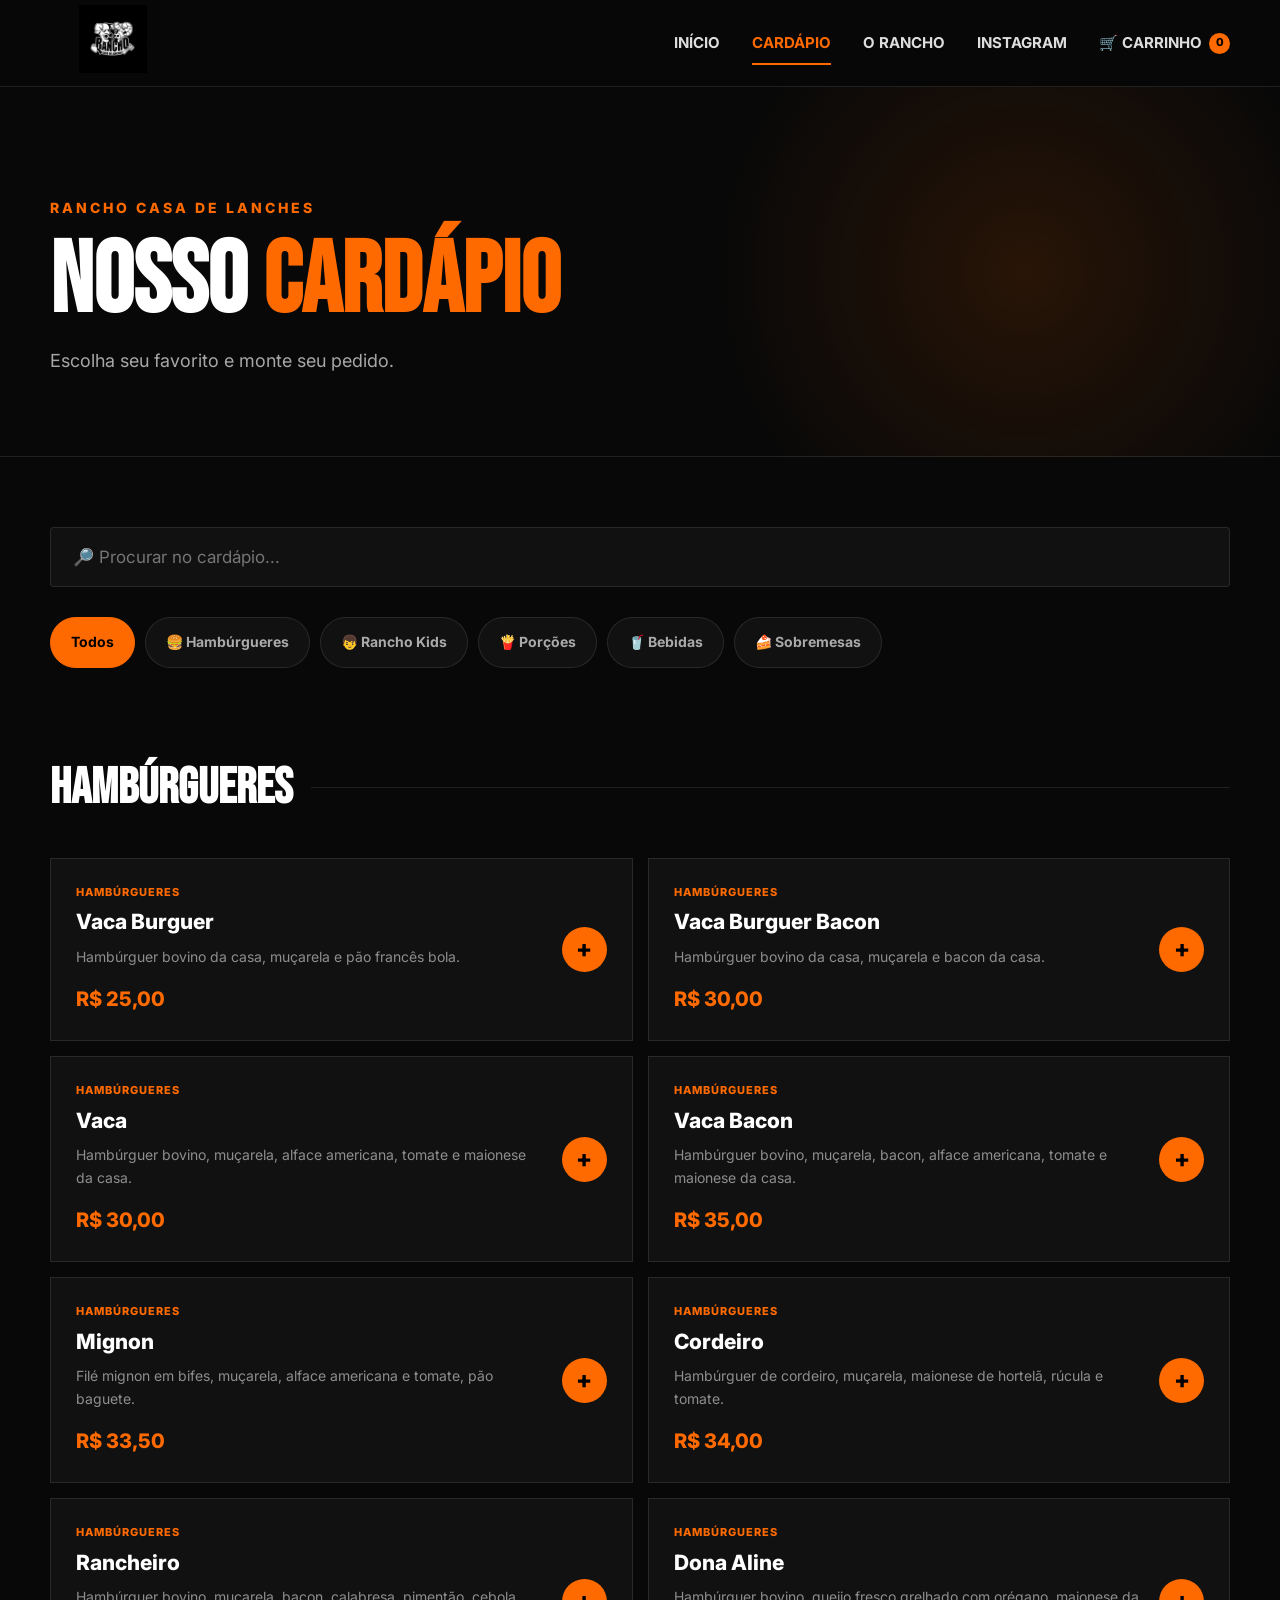
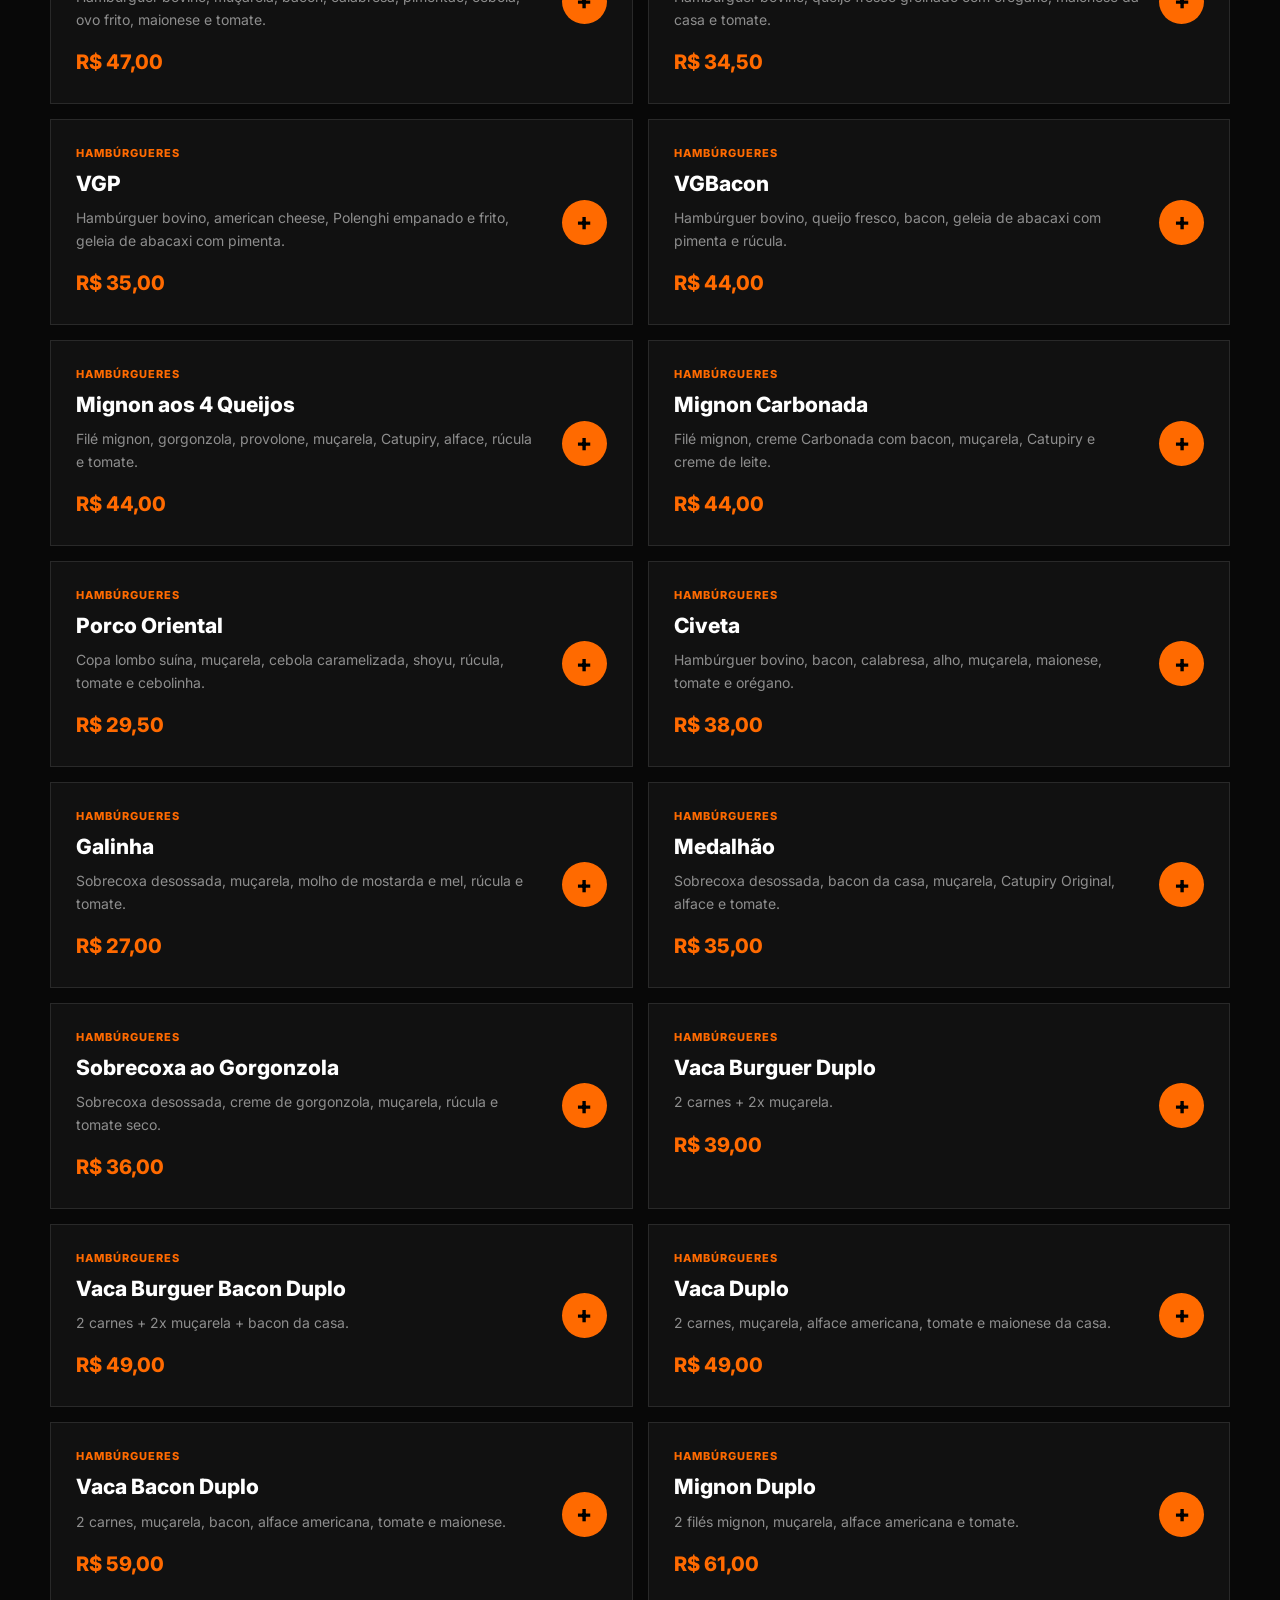
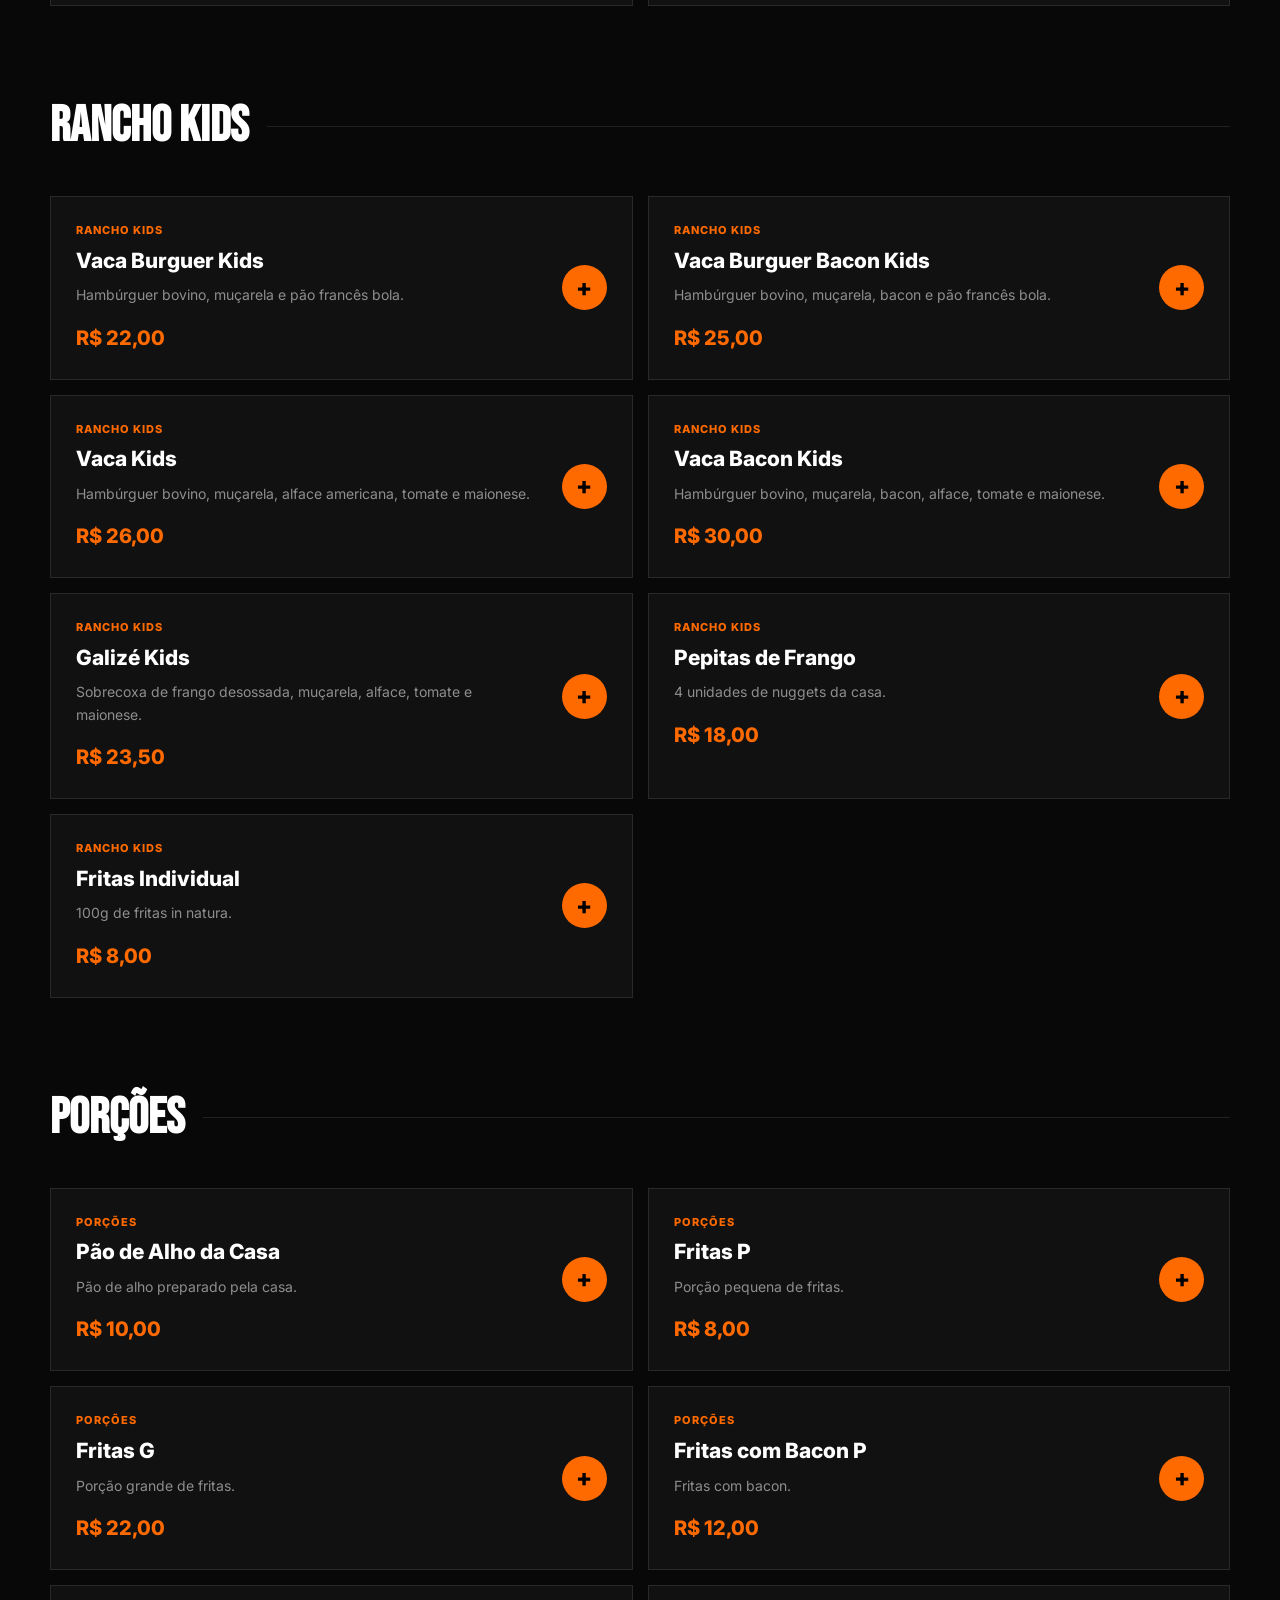
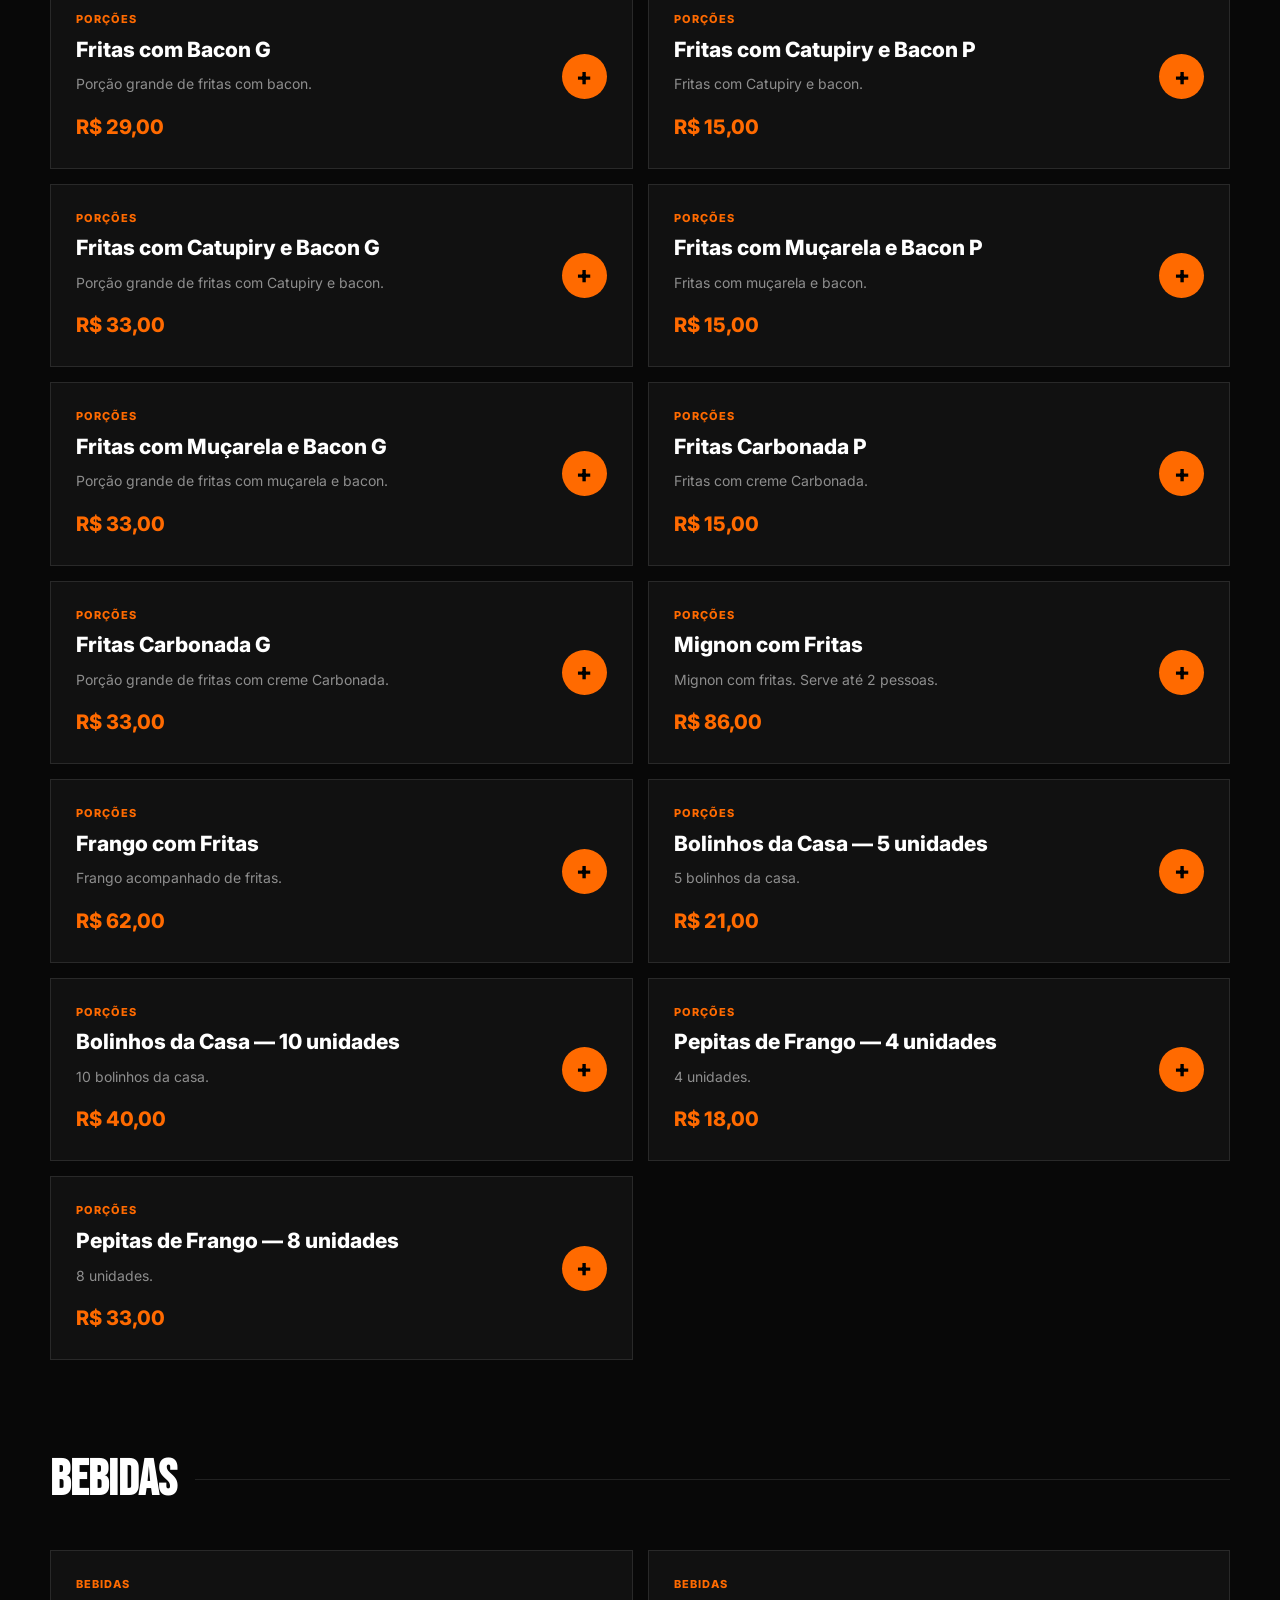
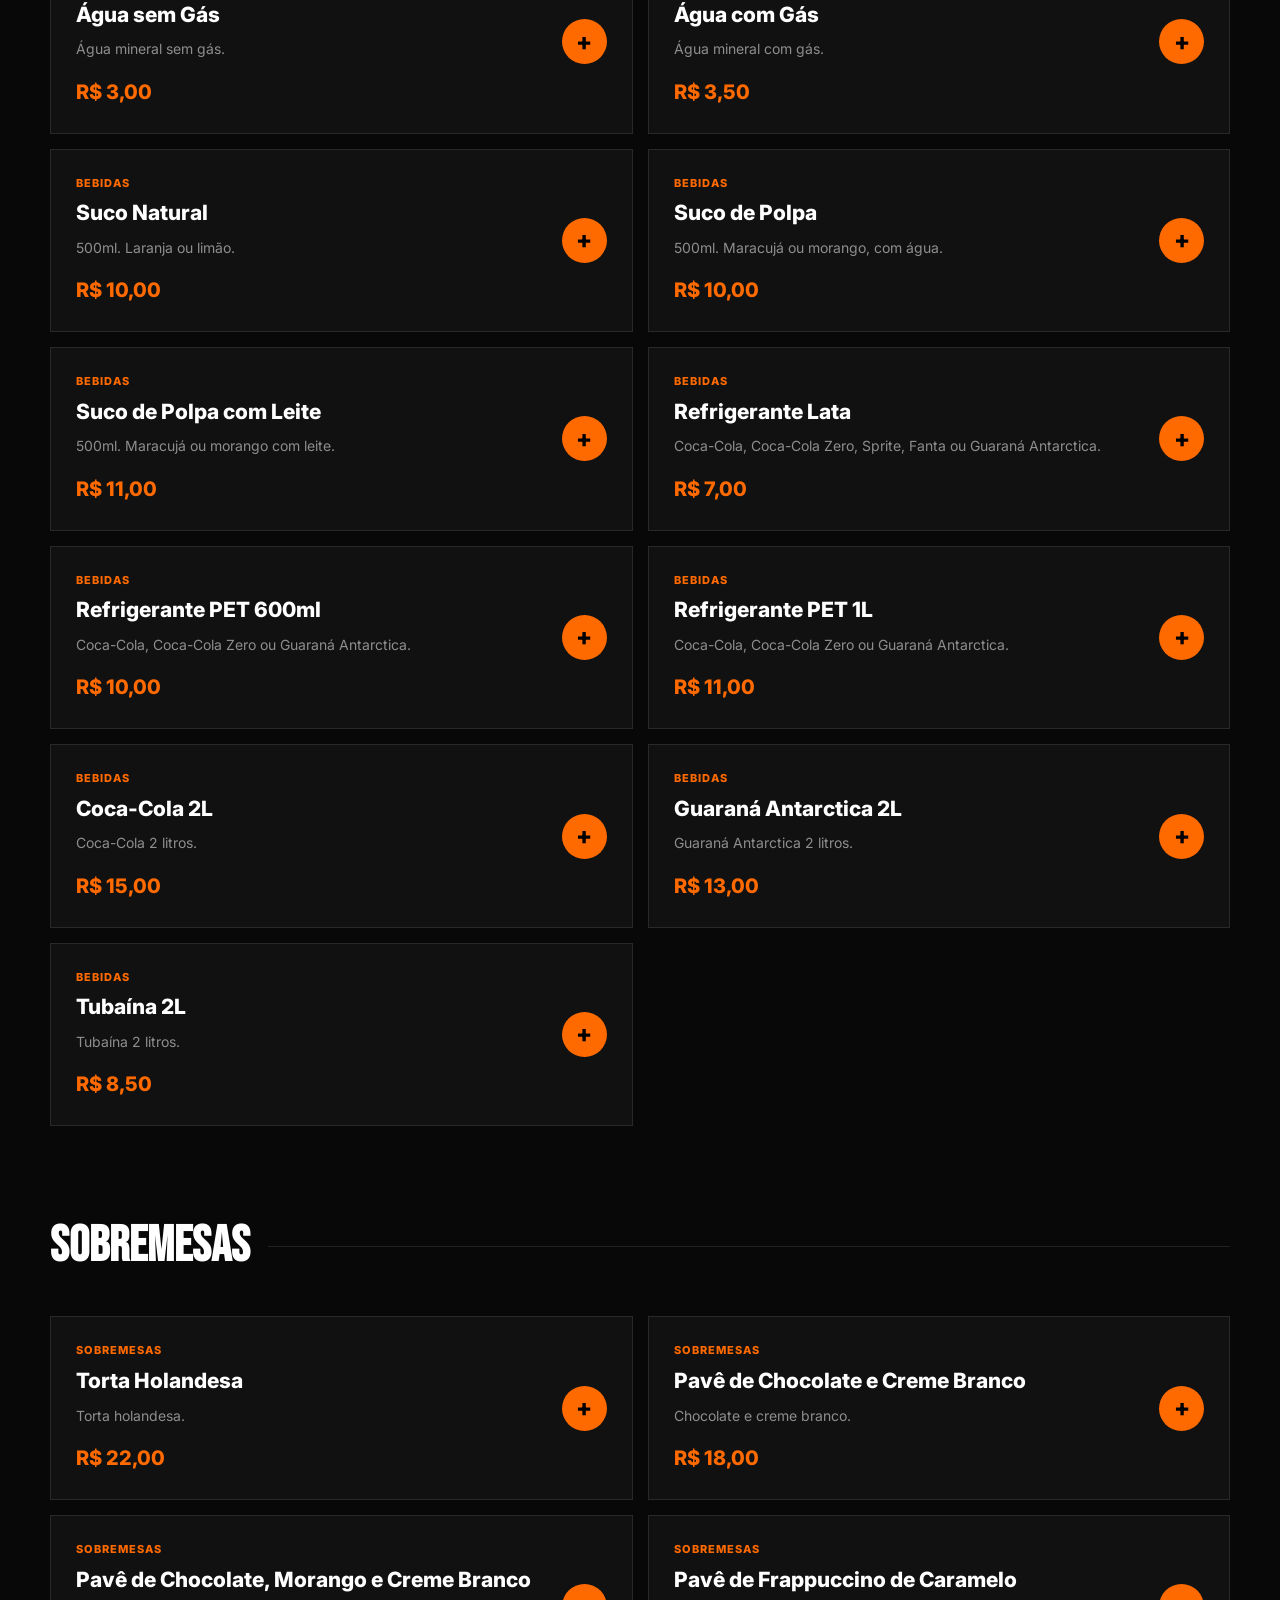
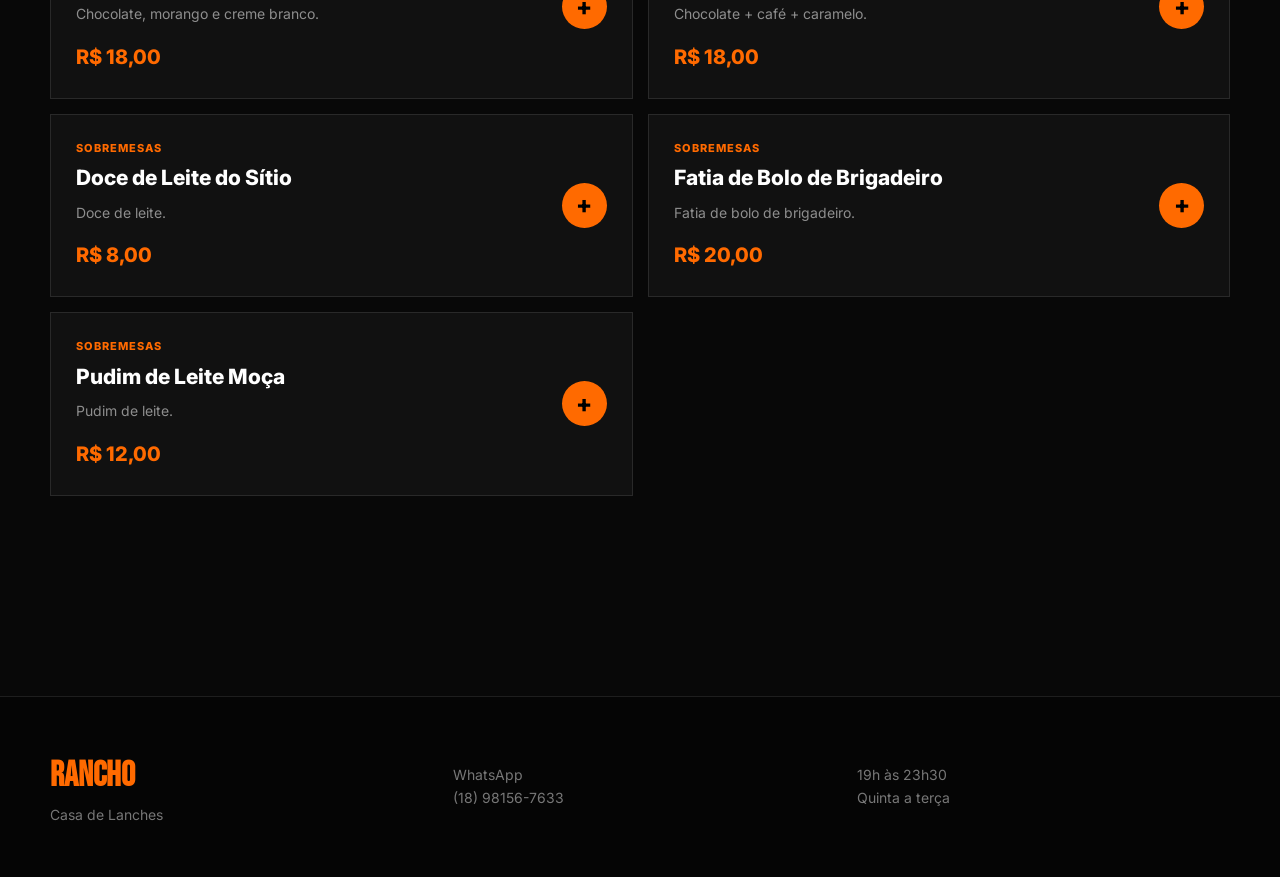
==== cardapio.html @ b254cd4d "first commit" ====
<!DOCTYPE html>
<html lang="pt-BR">
<head>

    <meta charset="UTF-8">
    <meta name="viewport" content="width=device-width, initial-scale=1.0">

    <title>Cardápio | Rancho Casa de Lanches</title>

    <link rel="stylesheet" href="style.css">

    <link rel="preconnect" href="https://fonts.googleapis.com">
    <link rel="preconnect" href="https://fonts.gstatic.com" crossorigin>

    <link href="https://fonts.googleapis.com/css2?family=Bebas+Neue&family=Inter:wght@400;500;600;700;800&display=swap" rel="stylesheet">

</head>

<body>

<header class="header">

    <div class="container nav">

        <a href="index.html" class="logo">
            <img src="assets/logo.png" alt="Rancho Casa de Lanches">
        </a>

        <button class="menu-toggle" id="menuToggle">
            ☰
        </button>

        <nav class="nav-menu" id="navMenu">

            <a href="index.html">
                Início
            </a>

            <a href="cardapio.html" class="active">
                Cardápio
            </a>

            <a href="rancho.html">
                O Rancho
            </a>

            <a href="https://www.instagram.com/agrodronetec_epitacio/"
               target="_blank">
                Instagram
            </a>

            <a href="carrinho.html" class="cart-link">
                🛒 Carrinho
                <span id="cartCount">0</span>
            </a>

        </nav>

    </div>

</header>


<main>

<section class="page-header">

    <div class="container">

        <span class="section-kicker">
            RANCHO CASA DE LANCHES
        </span>

        <h1>
            Nosso <span>Cardápio</span>
        </h1>

        <p>
            Escolha seu favorito e monte seu pedido.
        </p>

    </div>

</section>


<section class="menu-section">

    <div class="container">

        <div class="menu-toolbar">

            <input
                type="search"
                id="searchInput"
                placeholder="🔎 Procurar no cardápio..."
            >

        </div>


        <div class="categories" id="categories">

            <button class="category-btn active"
                    data-category="todos">
                Todos
            </button>

            <button class="category-btn"
                    data-category="hamburgueres">
                🍔 Hambúrgueres
            </button>

            <button class="category-btn"
                    data-category="kids">
                👦 Rancho Kids
            </button>

            <button class="category-btn"
                    data-category="porcoes">
                🍟 Porções
            </button>

            <button class="category-btn"
                    data-category="bebidas">
                🥤 Bebidas
            </button>

            <button class="category-btn"
                    data-category="sobremesas">
                🍰 Sobremesas
            </button>

        </div>


        <div id="menuContainer"></div>

    </div>

</section>

</main>


<!-- MODAL ACRÉSCIMOS -->

<div class="modal" id="customizerModal">

    <div class="modal-box">

        <button class="modal-close" id="closeCustomizer">
            ×
        </button>

        <span class="section-kicker">
            PERSONALIZE
        </span>

        <h2 id="customizerTitle">
            Seu pedido
        </h2>

        <p id="customizerDescription"></p>


        <div class="customizer-price">
            <span>Total</span>
            <strong id="customizerPrice">
                R$ 0,00
            </strong>
        </div>


        <h3 class="addons-title">
            Quer acrescentar algo?
        </h3>

        <div id="addonsContainer"></div>


        <button class="btn btn-primary full-btn"
                id="addCustomized">

            ADICIONAR AO CARRINHO

        </button>

    </div>

</div>


<div class="toast" id="toast">
    Adicionado ao carrinho!
</div>


<footer class="footer">

    <div class="container footer-content">

        <div>
            <h3>RANCHO</h3>
            <p>Casa de Lanches</p>
        </div>

        <div>
            <p>WhatsApp</p>
            <p>(18) 98156-7633</p>
        </div>

        <div>
            <p>19h às 23h30</p>
            <p>Quinta a terça</p>
        </div>

    </div>

</footer>


<script src="script.js"></script>

</body>
</html>
---- style.css ----
:root {
    --black: #080808;
    --black-2: #111111;
    --black-3: #181818;

    --orange: #ff6a00;
    --orange-light: #ff8a2a;

    --white: #ffffff;
    --gray: #a7a7a7;
    --border: rgba(255,255,255,.10);

    --container: 1180px;
}

* {
    margin: 0;
    padding: 0;
    box-sizing: border-box;
}

html {
    scroll-behavior: smooth;
}

body {
    background: var(--black);
    color: var(--white);

    font-family: "Inter", sans-serif;

    font-size: 17px;
    line-height: 1.6;

    overflow-x: hidden;
}

a {
    color: inherit;
    text-decoration: none;
}

button,
input,
textarea {
    font: inherit;
}

button {
    cursor: pointer;
}

.container {
    width: min(1180px, calc(100% - 40px));
    margin: auto;
}


/* =========================
HEADER
========================= */

.header {
    position: sticky;
    top: 0;
    z-index: 1000;

    background: rgba(8,8,8,.94);
    backdrop-filter: blur(15px);

    border-bottom: 1px solid var(--border);
}

.nav {
    min-height: 86px;

    display: flex;
    align-items: center;
    justify-content: space-between;
}

.logo img {
    width: 125px;
    max-height: 68px;
    object-fit: contain;
}

.nav-menu {
    display: flex;
    align-items: center;
    gap: 32px;
}

.nav-menu a {
    position: relative;

    font-size: 15px;
    font-weight: 700;

    text-transform: uppercase;

    color: #ddd;

    transition: .25s ease;
}

.nav-menu a:hover,
.nav-menu a.active {
    color: var(--orange);
}

.nav-menu a.active::after {
    content: "";

    position: absolute;
    left: 0;
    bottom: -10px;

    width: 100%;
    height: 2px;

    background: var(--orange);
}

.cart-link {
    display: flex;
    align-items: center;
    gap: 7px;
}

.cart-link span {
    min-width: 21px;
    height: 21px;

    display: inline-flex;
    align-items: center;
    justify-content: center;

    background: var(--orange);
    color: #000;

    border-radius: 50%;

    font-size: 11px;
    font-weight: 800;
}

.menu-toggle {
    display: none;

    background: transparent;
    color: white;

    border: 0;

    font-size: 30px;
}


/* =========================
HERO
========================= */

.hero {
    min-height: 700px;

    position: relative;

    display: flex;
    align-items: center;

    background:
        radial-gradient(circle at 80% 50%, rgba(255,106,0,.20), transparent 30%),
        linear-gradient(90deg, #080808 20%, rgba(8,8,8,.75), #080808);
}

.hero-content {
    position: relative;
    z-index: 2;

    padding: 100px 0;
}

.eyebrow,
.section-kicker {
    display: block;

    color: var(--orange);

    font-size: 14px;
    font-weight: 800;

    letter-spacing: 3px;

    text-transform: uppercase;

    margin-bottom: 18px;
}

.hero h1 {
    max-width: 850px;

    font-family: "Bebas Neue", sans-serif;

    font-size: clamp(70px, 9vw, 125px);

    line-height: .9;

    text-transform: uppercase;
}

.hero h1 span,
h1 span,
h2 span {
    color: var(--orange);
}

.hero p {
    max-width: 620px;

    margin-top: 30px;

    color: #d1d1d1;

    font-size: 20px;
}

.hero-buttons {
    display: flex;
    gap: 15px;

    margin-top: 38px;
}


/* =========================
BUTTONS
========================= */

.btn {
    min-height: 54px;

    display: inline-flex;
    align-items: center;
    justify-content: center;

    padding: 0 28px;

    border-radius: 4px;

    font-size: 14px;
    font-weight: 800;

    letter-spacing: 1px;

    transition: .25s ease;
}

.btn-primary {
    background: var(--orange);
    color: #080808;
}

.btn-primary:hover {
    background: var(--orange-light);
    transform: translateY(-2px);
}

.btn-outline {
    border: 1px solid rgba(255,255,255,.3);
    color: white;
}

.btn-outline:hover {
    border-color: var(--orange);
    color: var(--orange);
}

.full-btn {
    width: 100%;
}


/* =========================
SECTIONS
========================= */

.section {
    padding: 120px 0;
}

.section-heading {
    margin-bottom: 55px;
}

.section-heading.center {
    text-align: center;
}

.section-heading h2,
.split-content h2,
.about-text h2,
.cta-section h2,
.location-card h2 {
    font-family: "Bebas Neue", sans-serif;

    font-size: clamp(48px, 6vw, 78px);

    line-height: .95;

    text-transform: uppercase;
}

.section-heading p {
    max-width: 600px;

    margin-top: 20px;

    color: var(--gray);

    font-size: 18px;
}


/* =========================
FEATURED
========================= */

.featured-grid {
    display: grid;

    grid-template-columns: repeat(3, 1fr);

    gap: 20px;
}

.featured-card {
    position: relative;

    padding: 40px;

    min-height: 350px;

    background: var(--black-2);

    border: 1px solid var(--border);

    transition: .3s ease;
}

.featured-card:hover {
    transform: translateY(-8px);
    border-color: rgba(255,106,0,.5);
}

.featured-highlight {
    background:
        linear-gradient(
            145deg,
            rgba(255,106,0,.15),
            rgba(255,106,0,.03)
        );
}

.featured-number {
    color: var(--orange);

    font-size: 13px;
    font-weight: 800;

    letter-spacing: 2px;

    margin-bottom: 55px;
}

.featured-card h3 {
    font-family: "Bebas Neue", sans-serif;

    font-size: 36px;

    text-transform: uppercase;
}

.featured-card p {
    color: var(--gray);

    margin: 12px 0 25px;
}

.featured-card strong {
    display: block;

    color: var(--orange);

    font-size: 22px;
}

.text-link {
    display: inline-block;

    margin-top: 25px;

    color: white;

    font-size: 14px;
    font-weight: 800;

    text-transform: uppercase;
}


/* =========================
SPLIT
========================= */

.split-section {
    display: grid;
    grid-template-columns: 1fr 1fr;

    background: var(--black-2);
}

.split-content {
    padding: 100px max(40px, calc((100vw - 1180px) / 2));
    padding-right: 80px;
}

.split-content p {
    max-width: 600px;

    color: var(--gray);

    margin: 25px 0 35px;
}

.split-image {
    min-height: 600px;

    background:
        radial-gradient(circle, rgba(255,106,0,.3), transparent 45%),
        #101010;

    display: flex;
    align-items: center;
    justify-content: center;
}

.image-placeholder {
    width: 70%;
    height: 70%;

    border: 1px solid rgba(255,106,0,.35);

    display: flex;
    align-items: center;
    justify-content: center;
}

.image-placeholder span {
    font-family: "Bebas Neue", sans-serif;

    color: var(--orange);

    font-size: 70px;
}


/* =========================
INFO
========================= */

.info-section {
    padding: 80px 0;

    border-top: 1px solid var(--border);
    border-bottom: 1px solid var(--border);
}

.info-grid {
    display: grid;
    grid-template-columns: repeat(3, 1fr);

    gap: 20px;
}

.info-box {
    padding: 35px;

    background: var(--black-2);

    border: 1px solid var(--border);
}

.info-icon {
    font-size: 30px;
}

.info-box h3 {
    margin: 18px 0 8px;

    font-size: 20px;
}

.info-box p {
    color: var(--gray);
}

.info-box strong {
    display: block;

    color: var(--orange);
}

.info-box small {
    display: block;

    margin-top: 8px;

    color: #777;
}

.info-link {
    display: inline-block;

    margin-top: 15px;

    color: var(--orange);

    font-weight: 800;
}


/* =========================
CTA
========================= */

.cta-section {
    padding: 130px 0;

    text-align: center;

    background:
        radial-gradient(circle at center, rgba(255,106,0,.14), transparent 50%);
}

.cta-section .btn {
    margin-top: 35px;
}


/* =========================
PAGE HEADER
========================= */

.page-header {
    padding: 110px 0 80px;

    background:
        radial-gradient(
            circle at 80% 50%,
            rgba(255,106,0,.13),
            transparent 30%
        );

    border-bottom: 1px solid var(--border);
}

.page-header h1 {
    font-family: "Bebas Neue", sans-serif;

    font-size: clamp(60px, 8vw, 100px);

    line-height: .9;

    text-transform: uppercase;
}

.page-header p {
    margin-top: 20px;

    color: var(--gray);

    font-size: 18px;
}


/* =========================
CARDÁPIO
========================= */

.menu-section {
    padding: 70px 0 120px;
}

.menu-toolbar {
    margin-bottom: 30px;
}

#searchInput {
    width: 100%;

    height: 60px;

    padding: 0 22px;

    background: var(--black-2);

    border: 1px solid var(--border);

    border-radius: 4px;

    color: white;

    outline: none;

    font-size: 17px;
}

#searchInput:focus {
    border-color: var(--orange);
}

.categories {
    display: flex;

    gap: 10px;

    overflow-x: auto;

    padding-bottom: 10px;

    margin-bottom: 70px;
}

.category-btn {
    flex-shrink: 0;

    padding: 13px 20px;

    background: var(--black-2);

    color: #aaa;

    border: 1px solid var(--border);

    border-radius: 30px;

    font-size: 14px;
    font-weight: 700;

    transition: .25s ease;
}

.category-btn:hover,
.category-btn.active {
    background: var(--orange);
    border-color: var(--orange);

    color: #000;
}

.menu-category {
    margin-bottom: 80px;
}

.menu-category-title {
    display: flex;
    align-items: center;
    gap: 18px;

    margin-bottom: 30px;
}

.menu-category-title h2 {
    font-family: "Bebas Neue", sans-serif;

    font-size: 50px;

    text-transform: uppercase;
}

.menu-category-title::after {
    content: "";

    flex: 1;

    height: 1px;

    background: var(--border);
}

.products-grid {
    display: grid;

    grid-template-columns: repeat(2, 1fr);

    gap: 15px;
}

.product-card {
    display: flex;
    justify-content: space-between;
    gap: 20px;

    padding: 25px;

    background: var(--black-2);

    border: 1px solid var(--border);

    transition: .25s ease;
}

.product-card:hover {
    border-color: rgba(255,106,0,.45);
}

.product-info {
    flex: 1;
}

.product-category {
    color: var(--orange);

    font-size: 11px;
    font-weight: 800;

    letter-spacing: 1px;

    text-transform: uppercase;
}

.product-name {
    margin-top: 4px;

    font-size: 21px;
    font-weight: 800;
}

.product-description {
    margin-top: 7px;

    color: #8e8e8e;

    font-size: 14px;
}

.product-price {
    margin-top: 15px;

    color: var(--orange);

    font-size: 20px;
    font-weight: 800;
}

.product-add {
    align-self: center;

    width: 45px;
    height: 45px;

    border: 0;

    border-radius: 50%;

    background: var(--orange);

    color: #000;

    font-size: 24px;
    font-weight: 800;

    transition: .2s;
}

.product-add:hover {
    transform: scale(1.08);
}


/* =========================
MODAL
========================= */

.modal {
    position: fixed;

    inset: 0;

    z-index: 2000;

    display: none;
    align-items: center;
    justify-content: center;

    padding: 20px;

    background: rgba(0,0,0,.78);

    backdrop-filter: blur(8px);
}

.modal.show {
    display: flex;
}

.modal-box {
    position: relative;

    width: min(600px, 100%);
    max-height: 90vh;

    overflow-y: auto;

    padding: 40px;

    background: #151515;

    border: 1px solid rgba(255,106,0,.25);

    border-radius: 8px;
}

.modal-close {
    position: absolute;

    top: 15px;
    right: 18px;

    border: 0;

    background: transparent;

    color: white;

    font-size: 32px;
}

.modal-box h2 {
    font-family: "Bebas Neue", sans-serif;

    font-size: 50px;

    line-height: 1;

    text-transform: uppercase;
}

.modal-box > p {
    color: var(--gray);

    margin: 12px 0 25px;
}

.customizer-price {
    display: flex;
    justify-content: space-between;

    padding: 18px 0;

    border-top: 1px solid var(--border);
    border-bottom: 1px solid var(--border);

    margin-bottom: 25px;
}

.customizer-price strong {
    color: var(--orange);
}

.addons-title {
    margin-bottom: 15px;
}

.addon-item {
    display: flex;
    align-items: center;
    justify-content: space-between;

    gap: 15px;

    padding: 15px;

    margin-bottom: 8px;

    background: var(--black-2);

    border: 1px solid var(--border);

    cursor: pointer;
}

.addon-item-left {
    display: flex;
    align-items: center;
    gap: 12px;
}

.addon-item input {
    accent-color: var(--orange);
}

.addon-price {
    color: var(--orange);

    font-weight: 800;
}


/* =========================
TOAST
========================= */

.toast {
    position: fixed;

    z-index: 3000;

    right: 25px;
    bottom: 25px;

    padding: 15px 22px;

    background: var(--orange);

    color: #000;

    border-radius: 4px;

    font-weight: 800;

    transform: translateY(100px);

    opacity: 0;

    transition: .3s ease;
}

.toast.show {
    transform: translateY(0);
    opacity: 1;
}


/* =========================
RANCHO
========================= */

.about-section {
    padding: 120px 0;
}

.about-grid {
    display: grid;

    grid-template-columns: 1fr 1fr;

    gap: 80px;

    align-items: center;
}

.about-text p {
    max-width: 620px;

    color: var(--gray);

    margin-top: 20px;
}

.about-card {
    aspect-ratio: 1;

    display: flex;
    align-items: center;
    justify-content: center;

    background:
        radial-gradient(circle, rgba(255,106,0,.22), transparent 55%),
        var(--black-2);

    border: 1px solid var(--border);
}

.about-card-inner {
    width: 70%;
    height: 70%;

    border: 1px solid rgba(255,106,0,.35);

    display: flex;
    flex-direction: column;

    align-items: center;
    justify-content: center;

    text-align: center;
}

.about-card-inner span {
    color: var(--orange);

    letter-spacing: 5px;

    font-weight: 800;
}

.about-card-inner strong {
    margin-top: 20px;

    font-family: "Bebas Neue", sans-serif;

    font-size: 60px;

    line-height: .85;
}

.values-section {
    padding: 110px 0;

    background: var(--black-2);
}

.values-grid {
    display: grid;

    grid-template-columns: repeat(3, 1fr);

    gap: 20px;

    margin-top: 60px;
}

.value-card {
    padding: 40px;

    background: var(--black);

    border: 1px solid var(--border);
}

.value-icon {
    font-size: 35px;
}

.value-card h3 {
    margin: 20px 0 10px;

    font-size: 23px;
}

.value-card p {
    color: var(--gray);
}

.location-section {
    padding: 110px 0;
}

.location-card {
    display: grid;

    grid-template-columns: 1.4fr .6fr;

    gap: 50px;

    padding: 60px;

    background: var(--black-2);

    border: 1px solid var(--border);
}

.location-card p {
    color: var(--gray);

    margin-top: 25px;
}

.location-info {
    padding-left: 35px;

    border-left: 1px solid var(--border);
}

.location-info strong {
    color: var(--orange);
}

.location-info small {
    display: block;

    color: #777;

    margin-bottom: 25px;
}


/* =========================
CARRINHO
========================= */

.cart-page {
    padding: 70px 0 120px;
}

.cart-layout {
    display: grid;

    grid-template-columns: 1.5fr .7fr;

    gap: 25px;

    align-items: start;
}

.cart-items {
    display: flex;
    flex-direction: column;
    gap: 12px;
}

.cart-item {
    display: grid;

    grid-template-columns: 1fr auto;

    gap: 20px;

    padding: 25px;

    background: var(--black-2);

    border: 1px solid var(--border);
}

.cart-item h3 {
    font-size: 20px;
}

.cart-item p {
    color: #888;

    font-size: 14px;
}

.cart-item-price {
    margin-top: 8px;

    color: var(--orange);

    font-weight: 800;
}

.cart-controls {
    display: flex;
    align-items: center;
    gap: 8px;

    margin-top: 15px;
}

.qty-btn {
    width: 32px;
    height: 32px;

    border: 1px solid var(--border);

    background: var(--black);

    color: white;

    border-radius: 4px;
}

.remove-btn {
    margin-left: 10px;

    background: transparent;

    border: 0;

    color: #777;

    font-size: 13px;
}

.cart-summary {
    position: sticky;
    top: 110px;

    padding: 30px;

    background: var(--black-2);

    border: 1px solid var(--border);
}

.cart-summary h2 {
    font-family: "Bebas Neue", sans-serif;

    font-size: 40px;
}

.summary-line {
    display: flex;
    justify-content: space-between;

    padding: 18px 0;

    margin: 20px 0;

    border-top: 1px solid var(--border);
    border-bottom: 1px solid var(--border);
}

.summary-total {
    color: var(--orange);

    font-size: 24px;
    font-weight: 800;
}

.empty-cart {
    padding: 80px 20px;

    text-align: center;

    background: var(--black-2);

    border: 1px solid var(--border);
}

.empty-cart h2 {
    font-family: "Bebas Neue", sans-serif;

    font-size: 50px;
}

.empty-cart p {
    color: var(--gray);

    margin: 10px 0 30px;
}

.checkout-box label {
    display: block;

    margin-bottom: 18px;

    font-size: 14px;
    font-weight: 700;
}

.checkout-box input,
.checkout-box textarea {
    width: 100%;

    margin-top: 7px;

    padding: 15px;

    background: var(--black);

    color: white;

    border: 1px solid var(--border);

    outline: none;

    border-radius: 4px;
}

.checkout-box textarea {
    min-height: 110px;

    resize: vertical;
}

.checkout-box input:focus,
.checkout-box textarea:focus {
    border-color: var(--orange);
}


/* =========================
FOOTER
========================= */

.footer {
    background: #050505;

    border-top: 1px solid var(--border);
}

.footer-content {
    min-height: 180px;

    display: grid;

    grid-template-columns: repeat(3, 1fr);

    gap: 30px;

    align-items: center;
}

.footer h3 {
    color: var(--orange);

    font-family: "Bebas Neue", sans-serif;

    font-size: 35px;
}

.footer p {
    color: #777;

    font-size: 14px;
}

.footer-bottom {
    padding: 20px;

    border-top: 1px solid var(--border);

    text-align: center;

    color: #555;

    font-size: 12px;
}


/* =========================
RESPONSIVO
========================= */

@media (max-width: 850px) {

    body {
        font-size: 16px;
    }

    .nav {
        min-height: 75px;
    }

    .menu-toggle {
        display: block;
    }

    .nav-menu {
        position: absolute;

        top: 75px;
        left: 0;
        right: 0;

        display: none;

        flex-direction: column;
        align-items: stretch;

        gap: 0;

        padding: 15px 20px 25px;

        background: #0b0b0b;

        border-bottom: 1px solid var(--border);
    }

    .nav-menu.show {
        display: flex;
    }

    .nav-menu a {
        padding: 14px 0;

        border-bottom: 1px solid var(--border);
    }

    .nav-menu a.active::after {
        display: none;
    }

    .hero {
        min-height: 650px;
    }

    .hero h1 {
        font-size: 72px;
    }

    .hero p {
        font-size: 17px;
    }

    .hero-buttons {
        flex-direction: column;
    }

    .featured-grid,
    .info-grid,
    .values-grid {
        grid-template-columns: 1fr;
    }

    .split-section,
    .about-grid,
    .location-card,
    .cart-layout {
        grid-template-columns: 1fr;
    }

    .split-content {
        padding: 80px 30px;
    }

    .split-image {
        min-height: 400px;
    }

    .products-grid {
        grid-template-columns: 1fr;
    }

    .location-info {
        padding-left: 0;

        padding-top: 30px;

        border-left: 0;

        border-top: 1px solid var(--border);
    }

    .location-card {
        padding: 35px;
    }

    .footer-content {
        grid-template-columns: 1fr;

        padding: 40px 0;
    }

    .cart-summary {
        position: static;
    }
}


@media (max-width: 500px) {

    .container {
        width: min(100% - 28px, 1180px);
    }

    .logo img {
        width: 105px;
    }

    .hero h1 {
        font-size: 60px;
    }

    .section {
        padding: 80px 0;
    }

    .section-heading h2,
    .split-content h2,
    .about-text h2,
    .cta-section h2,
    .location-card h2 {
        font-size: 52px;
    }

    .featured-card {
        padding: 28px;
    }

    .product-card {
        padding: 20px;
    }

    .product-name {
        font-size: 18px;
    }

    .modal-box {
        padding: 30px 22px;
    }

    .modal-box h2 {
        font-size: 42px;
    }

    .page-header {
        padding: 80px 0 60px;
    }

    .page-header h1 {
        font-size: 65px;
    }

    .cart-item {
        grid-template-columns: 1fr;
    }

}
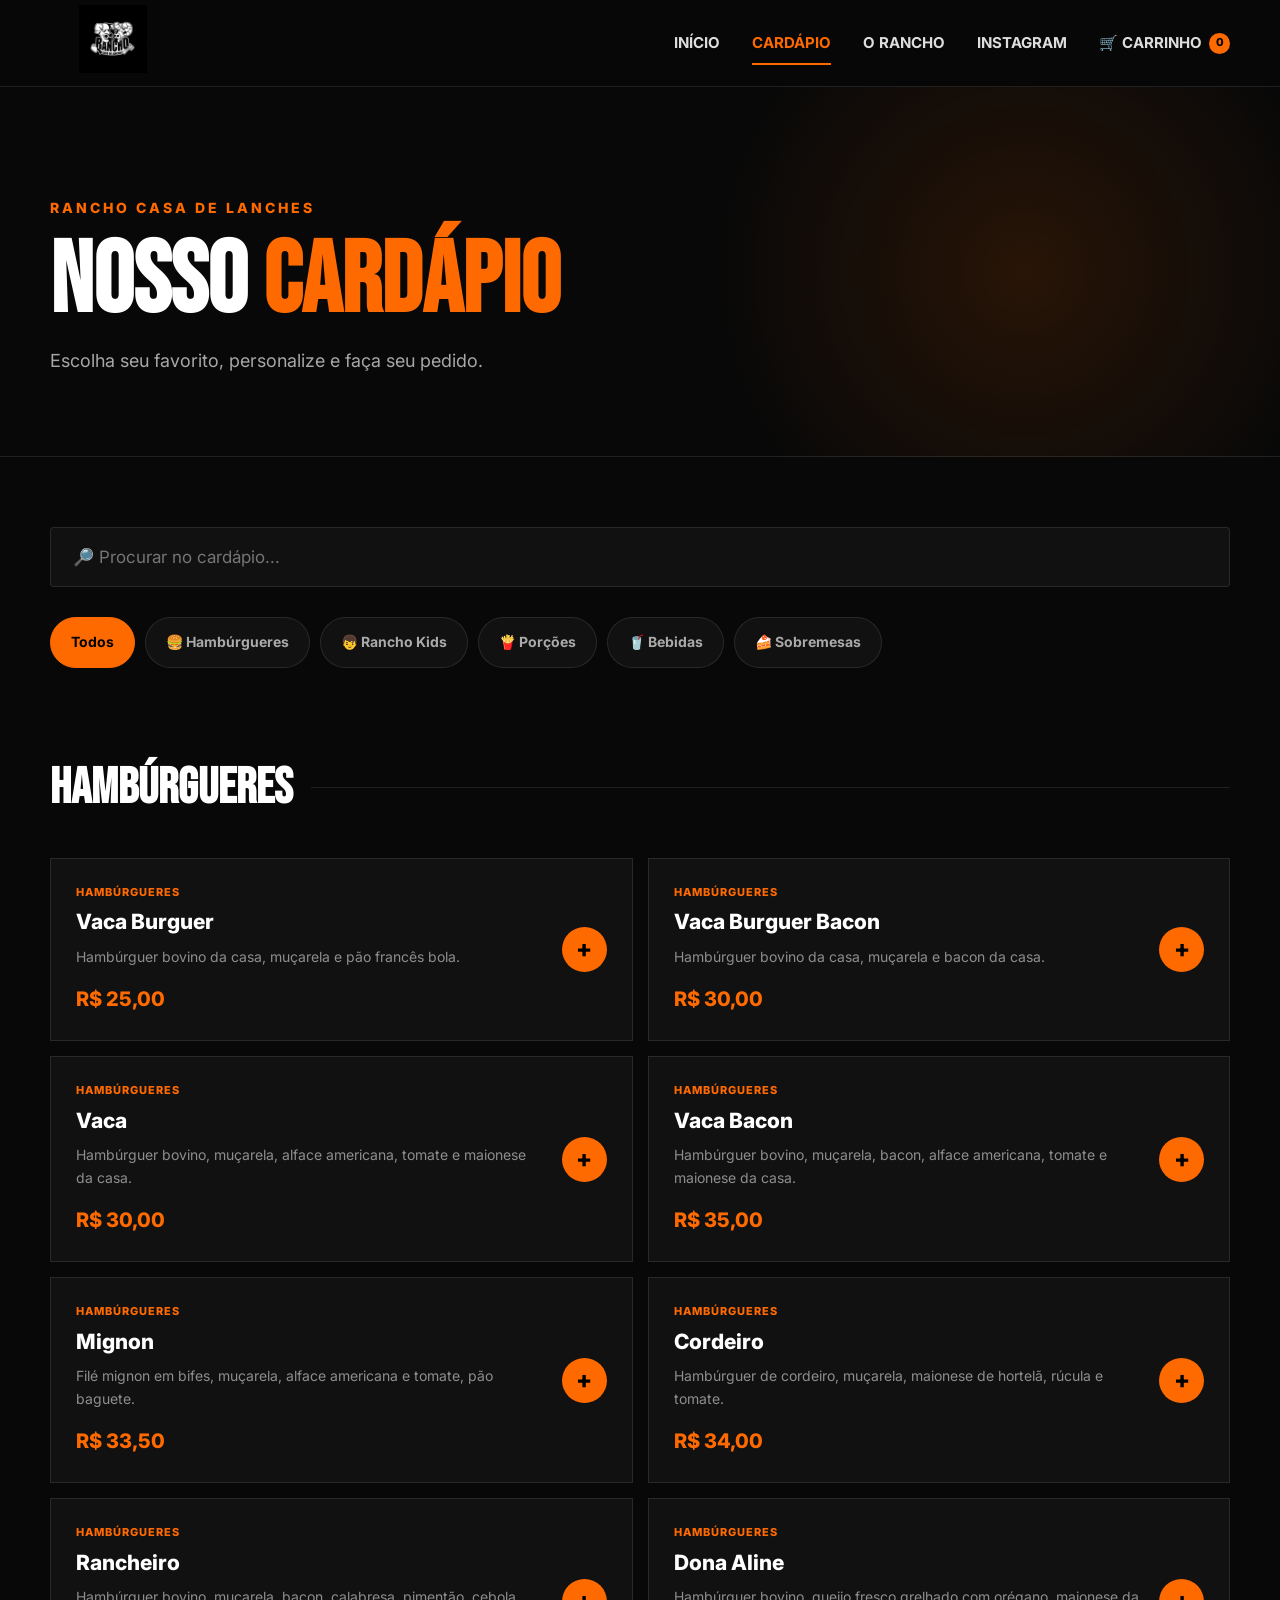
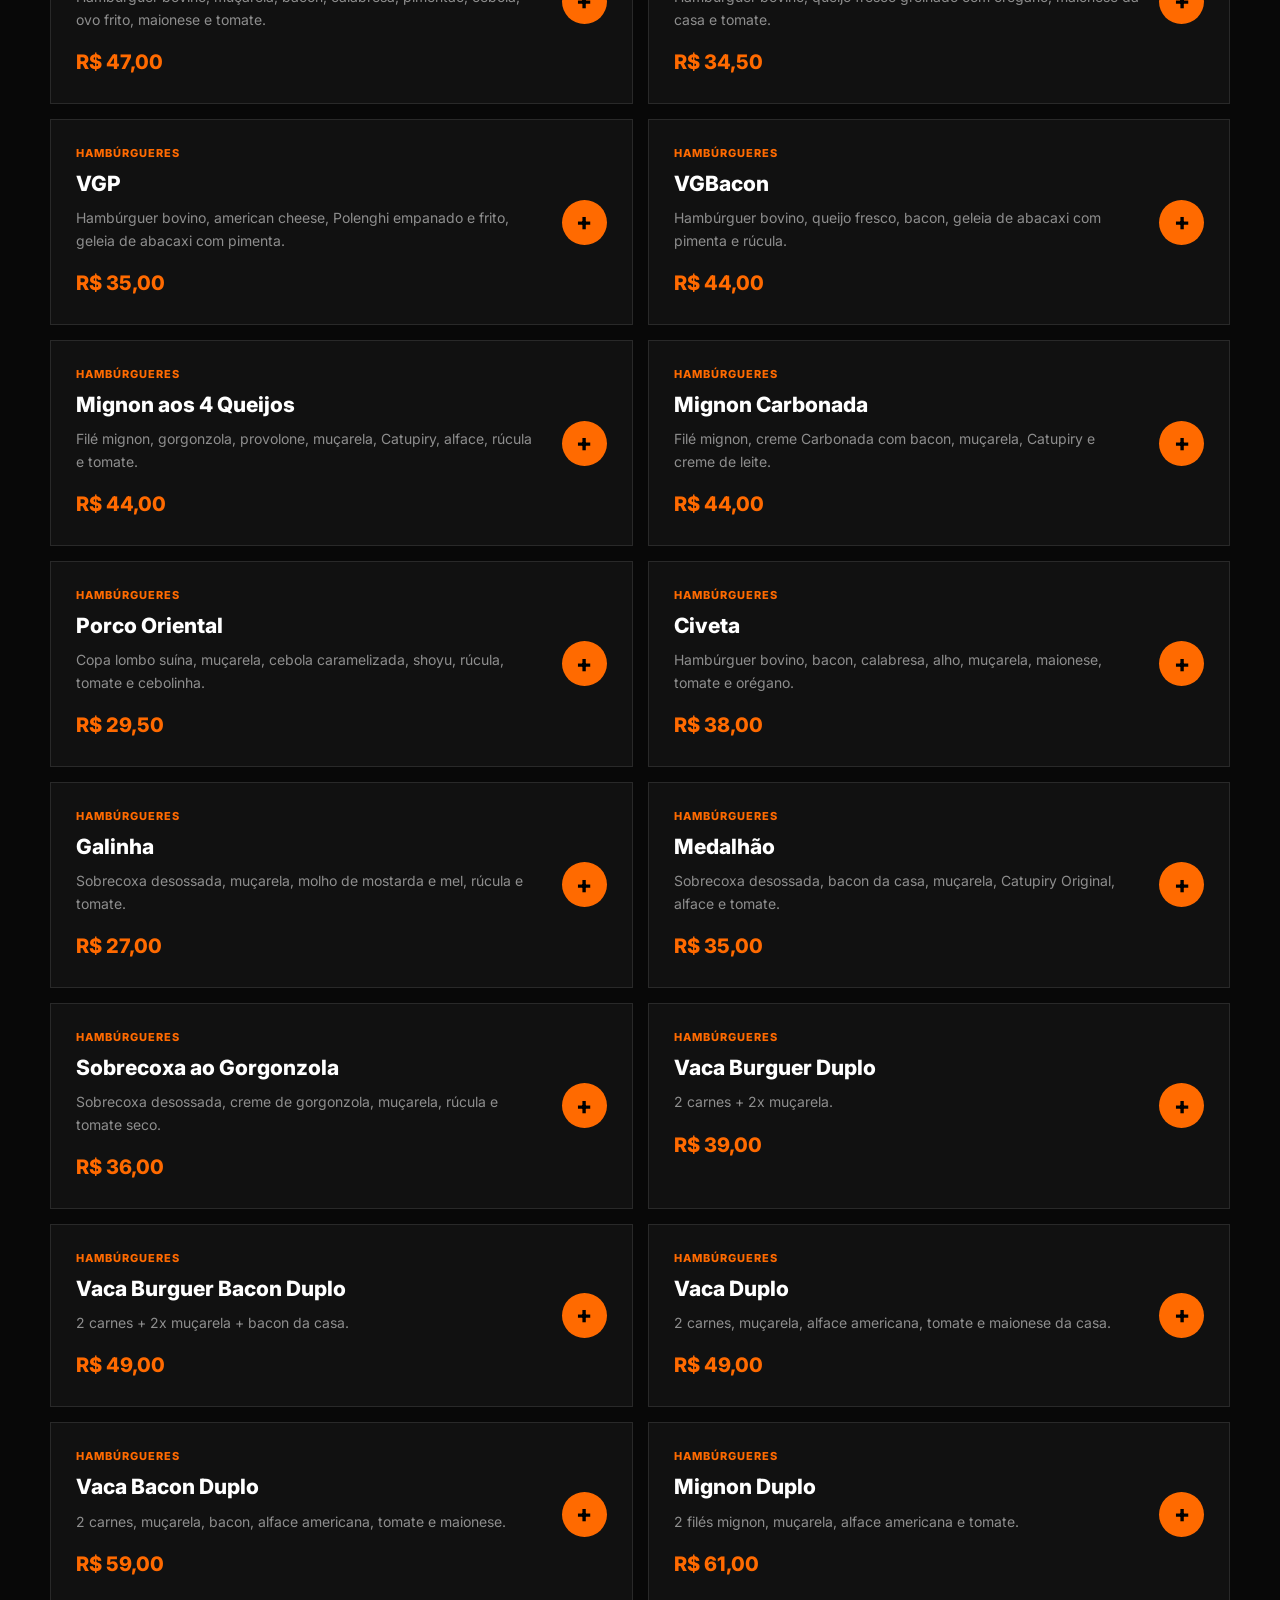
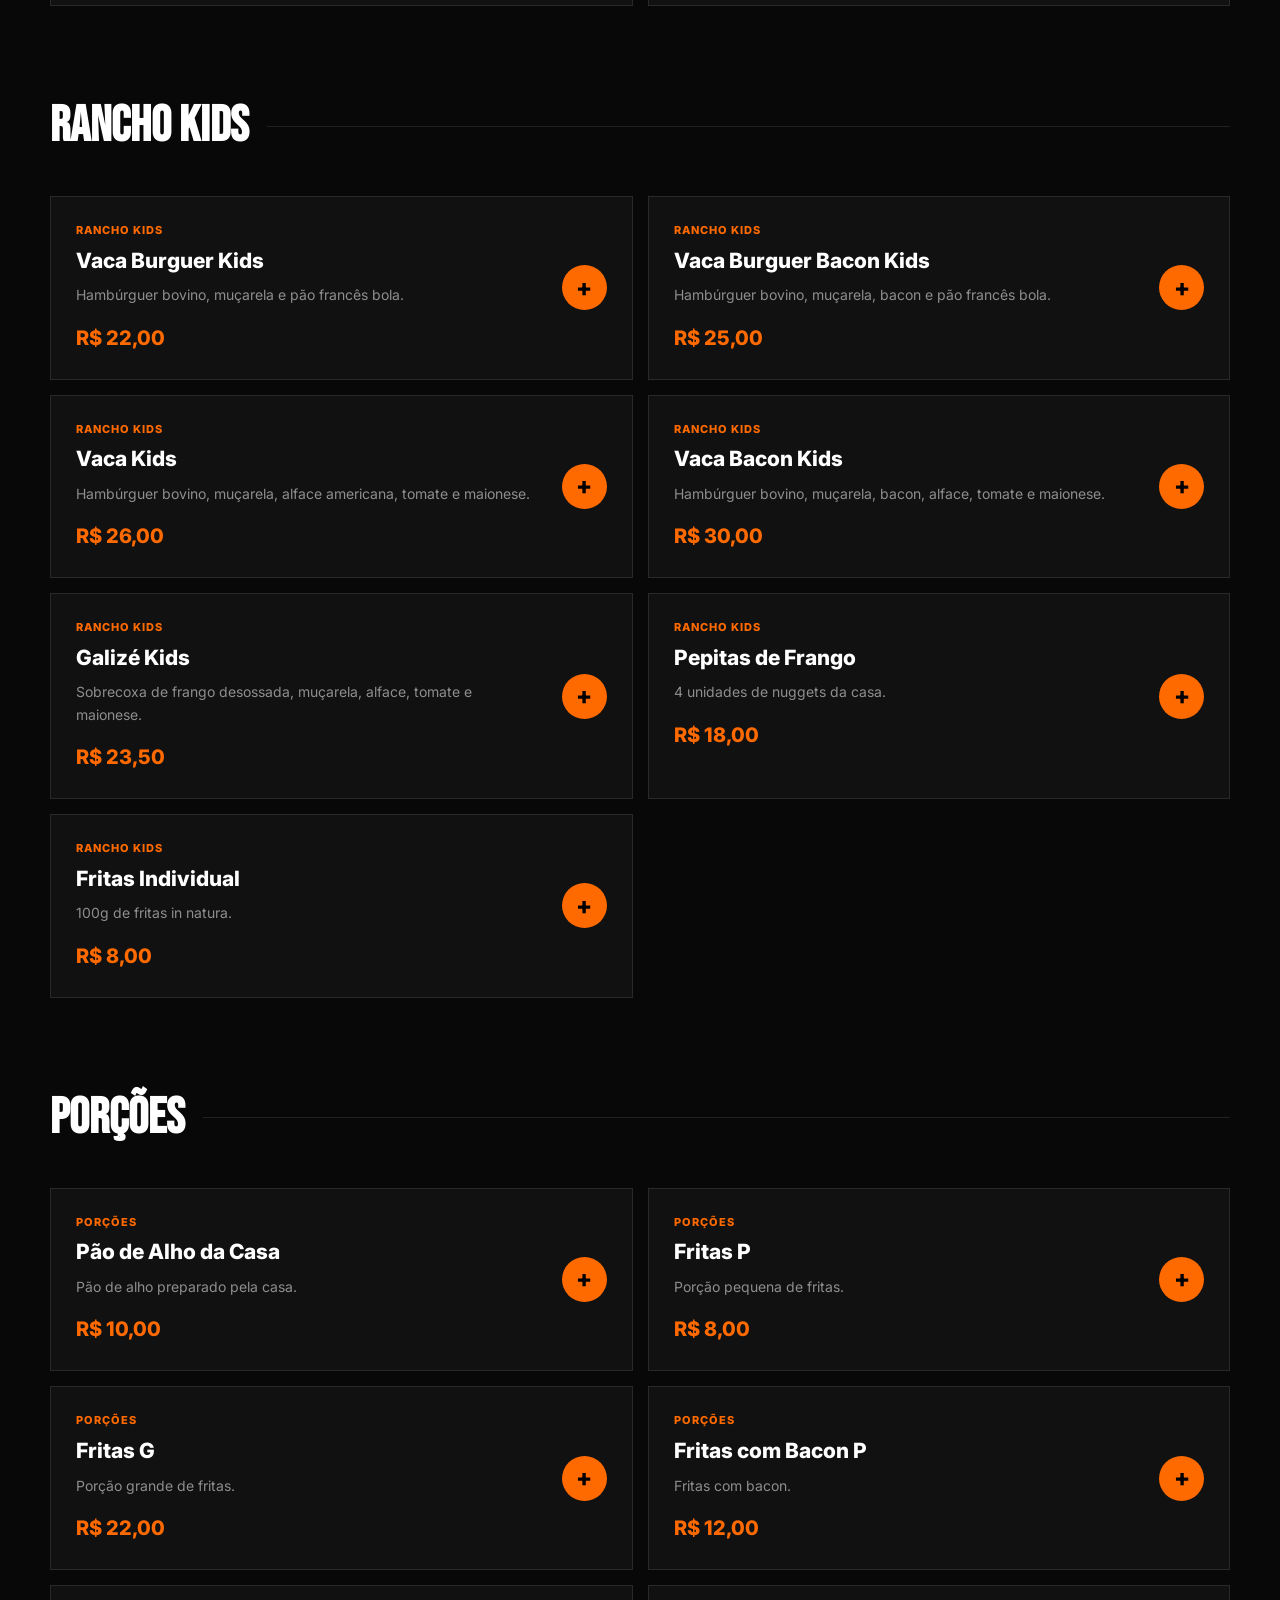
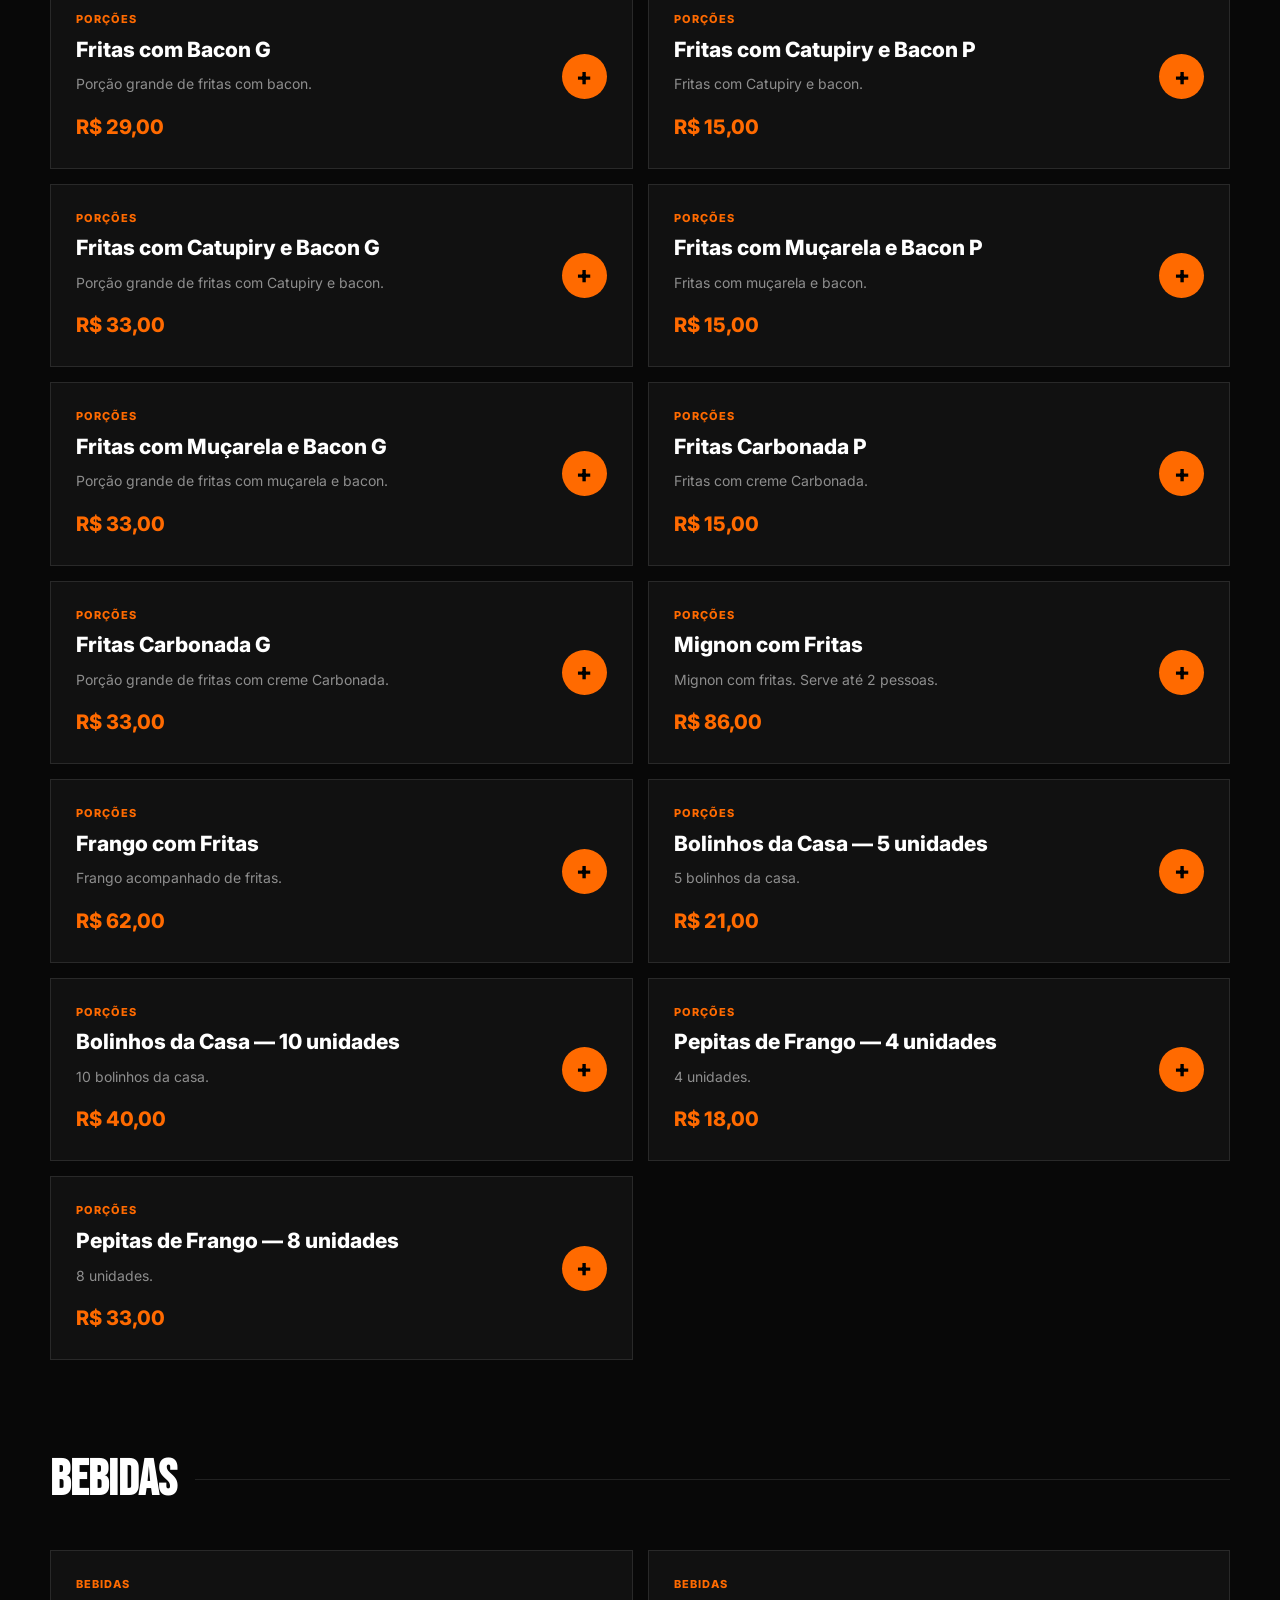
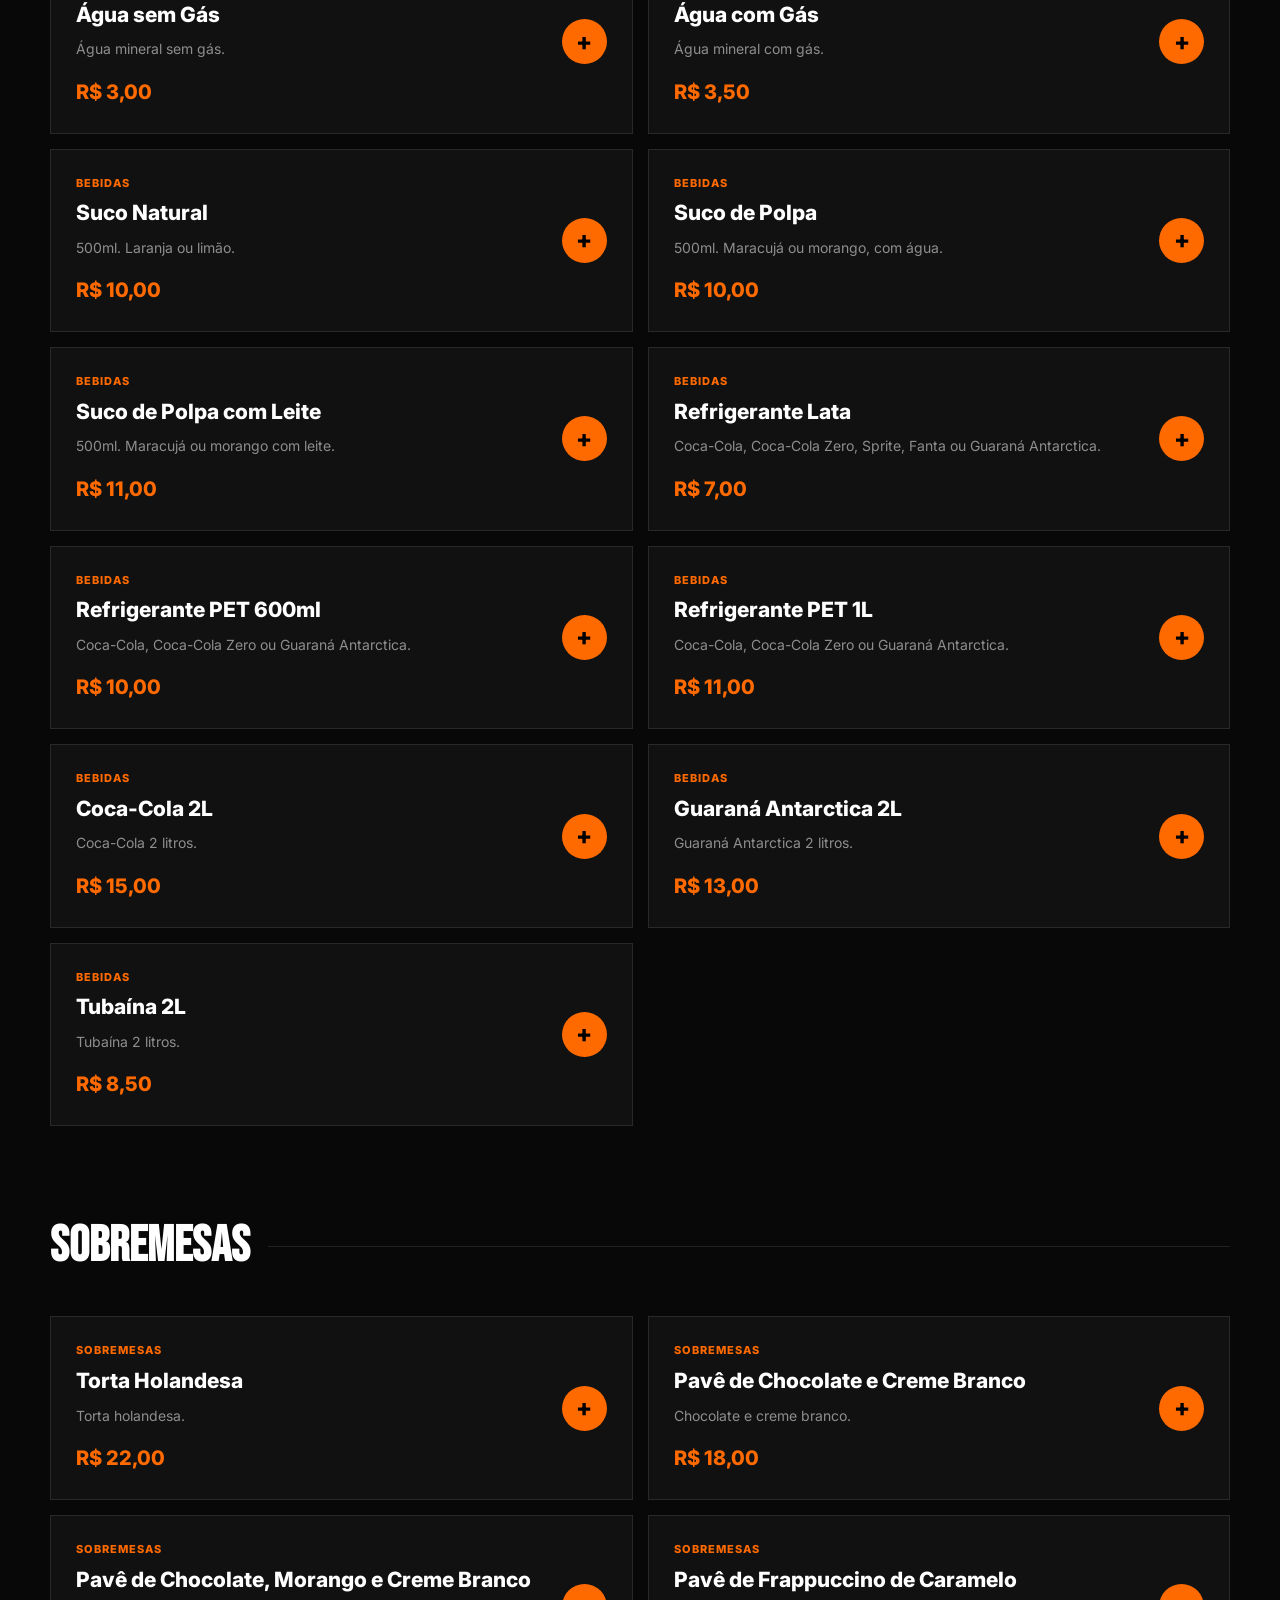
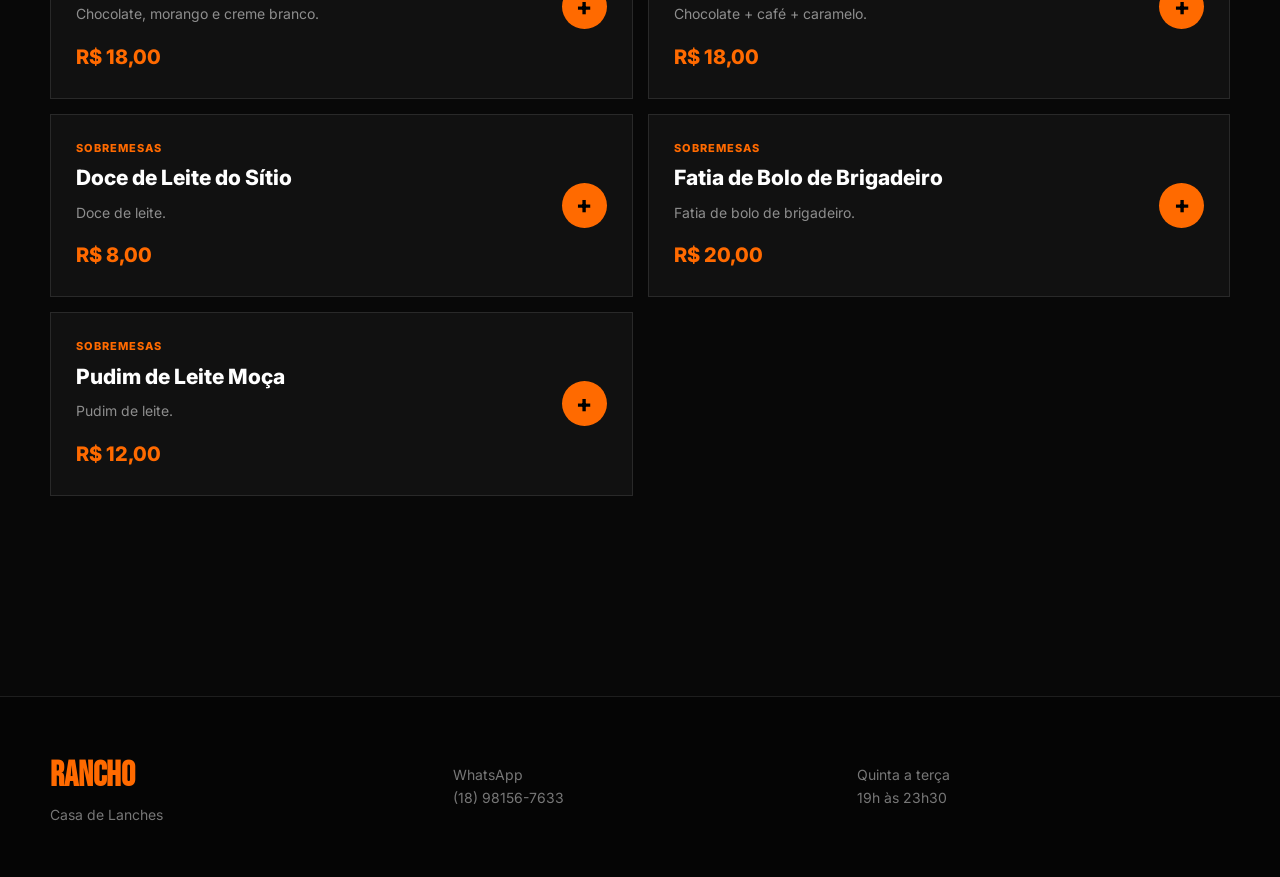
==== commit a9825ed6: "first commit" ====
--- a/cardapio.html
+++ b/cardapio.html
@@ -1,9 +1,14 @@
 <!DOCTYPE html>
 <html lang="pt-BR">
+
 <head>
 
     <meta charset="UTF-8">
-    <meta name="viewport" content="width=device-width, initial-scale=1.0">
+
+    <meta
+        name="viewport"
+        content="width=device-width, initial-scale=1.0"
+    >
 
     <title>Cardápio | Rancho Casa de Lanches</title>
 
@@ -12,7 +17,10 @@
     <link rel="preconnect" href="https://fonts.googleapis.com">
     <link rel="preconnect" href="https://fonts.gstatic.com" crossorigin>
 
-    <link href="https://fonts.googleapis.com/css2?family=Bebas+Neue&family=Inter:wght@400;500;600;700;800&display=swap" rel="stylesheet">
+    <link
+        href="https://fonts.googleapis.com/css2?family=Bebas+Neue&family=Inter:wght@400;500;600;700;800&display=swap"
+        rel="stylesheet"
+    >
 
 </head>
 
@@ -23,20 +31,34 @@
     <div class="container nav">
 
         <a href="index.html" class="logo">
-            <img src="assets/logo.png" alt="Rancho Casa de Lanches">
+
+            <img
+                src="assets/logo.png"
+                alt="Rancho Casa de Lanches"
+            >
+
         </a>
 
-        <button class="menu-toggle" id="menuToggle">
+
+        <button
+            class="menu-toggle"
+            id="menuToggle"
+            aria-label="Abrir menu"
+        >
             ☰
         </button>
 
+
         <nav class="nav-menu" id="navMenu">
 
             <a href="index.html">
                 Início
             </a>
 
-            <a href="cardapio.html" class="active">
+            <a
+                href="cardapio.html"
+                class="active"
+            >
                 Cardápio
             </a>
 
@@ -44,12 +66,18 @@
                 O Rancho
             </a>
 
-            <a href="https://www.instagram.com/agrodronetec_epitacio/"
-               target="_blank">
+            <a
+                href="https://www.instagram.com/agrodronetec_epitacio/"
+                target="_blank"
+                rel="noopener noreferrer"
+            >
                 Instagram
             </a>
 
-            <a href="carrinho.html" class="cart-link">
+            <a
+                href="carrinho.html"
+                class="cart-link"
+            >
                 🛒 Carrinho
                 <span id="cartCount">0</span>
             </a>
@@ -63,127 +91,183 @@
 
 <main>
 
-<section class="page-header">
-
-    <div class="container">
-
-        <span class="section-kicker">
-            RANCHO CASA DE LANCHES
-        </span>
-
-        <h1>
-            Nosso <span>Cardápio</span>
-        </h1>
-
-        <p>
-            Escolha seu favorito e monte seu pedido.
-        </p>
-
-    </div>
-
-</section>
-
-
-<section class="menu-section">
-
-    <div class="container">
-
-        <div class="menu-toolbar">
-
-            <input
-                type="search"
-                id="searchInput"
-                placeholder="🔎 Procurar no cardápio..."
-            >
-
-        </div>
-
-
-        <div class="categories" id="categories">
-
-            <button class="category-btn active"
-                    data-category="todos">
-                Todos
-            </button>
-
-            <button class="category-btn"
-                    data-category="hamburgueres">
-                🍔 Hambúrgueres
-            </button>
-
-            <button class="category-btn"
-                    data-category="kids">
-                👦 Rancho Kids
-            </button>
-
-            <button class="category-btn"
-                    data-category="porcoes">
-                🍟 Porções
-            </button>
-
-            <button class="category-btn"
-                    data-category="bebidas">
-                🥤 Bebidas
-            </button>
-
-            <button class="category-btn"
-                    data-category="sobremesas">
-                🍰 Sobremesas
-            </button>
-
-        </div>
-
-
-        <div id="menuContainer"></div>
-
-    </div>
-
-</section>
+    <section class="page-header">
+
+        <div class="container">
+
+            <span class="section-kicker">
+                RANCHO CASA DE LANCHES
+            </span>
+
+            <h1>
+                Nosso <span>Cardápio</span>
+            </h1>
+
+            <p>
+                Escolha seu favorito, personalize e faça seu pedido.
+            </p>
+
+        </div>
+
+    </section>
+
+
+    <section class="menu-section">
+
+        <div class="container">
+
+            <div class="menu-toolbar">
+
+                <input
+                    type="search"
+                    id="searchInput"
+                    placeholder="🔎 Procurar no cardápio..."
+                    autocomplete="off"
+                >
+
+            </div>
+
+
+            <div
+                class="categories"
+                id="categories"
+            >
+
+                <button
+                    class="category-btn active"
+                    data-category="todos"
+                >
+                    Todos
+                </button>
+
+                <button
+                    class="category-btn"
+                    data-category="hamburgueres"
+                >
+                    🍔 Hambúrgueres
+                </button>
+
+                <button
+                    class="category-btn"
+                    data-category="kids"
+                >
+                    👦 Rancho Kids
+                </button>
+
+                <button
+                    class="category-btn"
+                    data-category="porcoes"
+                >
+                    🍟 Porções
+                </button>
+
+                <button
+                    class="category-btn"
+                    data-category="bebidas"
+                >
+                    🥤 Bebidas
+                </button>
+
+                <button
+                    class="category-btn"
+                    data-category="sobremesas"
+                >
+                    🍰 Sobremesas
+                </button>
+
+            </div>
+
+
+            <div id="menuContainer"></div>
+
+        </div>
+
+    </section>
 
 </main>
 
 
-<!-- MODAL ACRÉSCIMOS -->
-
-<div class="modal" id="customizerModal">
+<!-- MODAL DO PRODUTO -->
+
+<div
+    class="modal"
+    id="customizerModal"
+>
 
     <div class="modal-box">
 
-        <button class="modal-close" id="closeCustomizer">
+        <button
+            class="modal-close"
+            id="closeCustomizer"
+            aria-label="Fechar"
+        >
             ×
         </button>
+
 
         <span class="section-kicker">
             PERSONALIZE
         </span>
 
+
         <h2 id="customizerTitle">
             Seu pedido
         </h2>
 
+
         <p id="customizerDescription"></p>
 
 
         <div class="customizer-price">
-            <span>Total</span>
+
+            <span>
+                Total
+            </span>
+
             <strong id="customizerPrice">
                 R$ 0,00
             </strong>
-        </div>
-
-
-        <h3 class="addons-title">
-            Quer acrescentar algo?
-        </h3>
-
-        <div id="addonsContainer"></div>
-
-
-        <button class="btn btn-primary full-btn"
-                id="addCustomized">
-
+
+        </div>
+
+
+        <div id="addonsArea">
+
+            <h3 class="addons-title">
+                Quer acrescentar algo?
+            </h3>
+
+            <div id="addonsContainer"></div>
+
+        </div>
+
+
+        <!-- OBSERVAÇÃO INDIVIDUAL -->
+
+        <div class="observation-field">
+
+            <label for="productObservation">
+                Observação do lanche
+            </label>
+
+            <textarea
+                id="productObservation"
+                maxlength="250"
+                placeholder="Ex.: sem cebola, sem tomate, molho à parte..."
+            ></textarea>
+
+            <small>
+                Até 250 caracteres
+            </small>
+
+        </div>
+
+
+        <button
+            class="btn btn-primary full-btn"
+            id="addCustomized"
+        >
             ADICIONAR AO CARRINHO
-
         </button>
 
     </div>
@@ -191,7 +275,10 @@
 </div>
 
 
-<div class="toast" id="toast">
+<div
+    class="toast"
+    id="toast"
+>
     Adicionado ao carrinho!
 </div>
 
@@ -211,8 +298,8 @@
         </div>
 
         <div>
+            <p>Quinta a terça</p>
             <p>19h às 23h30</p>
-            <p>Quinta a terça</p>
         </div>
 
     </div>
--- a/style.css
+++ b/style.css
@@ -8,10 +8,16 @@
 
     --white: #ffffff;
     --gray: #a7a7a7;
+
     --border: rgba(255,255,255,.10);
 
     --container: 1180px;
 }
+
+
+/* =========================
+RESET
+========================= */
 
 * {
     margin: 0;
@@ -30,6 +36,7 @@
     font-family: "Inter", sans-serif;
 
     font-size: 17px;
+
     line-height: 1.6;
 
     overflow-x: hidden;
@@ -51,7 +58,11 @@
 }
 
 .container {
-    width: min(1180px, calc(100% - 40px));
+    width: min(
+        var(--container),
+        calc(100% - 40px)
+    );
+
     margin: auto;
 }
 
@@ -63,43 +74,53 @@
 .header {
     position: sticky;
     top: 0;
+
     z-index: 1000;
 
     background: rgba(8,8,8,.94);
+
     backdrop-filter: blur(15px);
 
-    border-bottom: 1px solid var(--border);
+    border-bottom:
+        1px solid var(--border);
 }
 
 .nav {
     min-height: 86px;
 
     display: flex;
+
     align-items: center;
+
     justify-content: space-between;
 }
 
 .logo img {
     width: 125px;
+
     max-height: 68px;
+
     object-fit: contain;
 }
 
 .nav-menu {
     display: flex;
+
     align-items: center;
+
     gap: 32px;
 }
 
 .nav-menu a {
     position: relative;
 
+    color: #ddd;
+
     font-size: 15px;
+
     font-weight: 700;
 
     text-transform: uppercase;
-
-    color: #ddd;
 
     transition: .25s ease;
 }
@@ -113,10 +134,13 @@
     content: "";
 
     position: absolute;
+
     left: 0;
+
     bottom: -10px;
 
     width: 100%;
+
     height: 2px;
 
     background: var(--orange);
@@ -124,34 +148,42 @@
 
 .cart-link {
     display: flex;
+
     align-items: center;
+
     gap: 7px;
 }
 
 .cart-link span {
     min-width: 21px;
+
     height: 21px;
 
     display: inline-flex;
+
     align-items: center;
+
     justify-content: center;
 
     background: var(--orange);
+
     color: #000;
 
     border-radius: 50%;
 
     font-size: 11px;
+
     font-weight: 800;
 }
 
 .menu-toggle {
     display: none;
 
+    border: 0;
+
     background: transparent;
+
     color: white;
-
-    border: 0;
 
     font-size: 30px;
 }
@@ -164,18 +196,30 @@
 .hero {
     min-height: 700px;
 
+    display: flex;
+
+    align-items: center;
+
     position: relative;
 
-    display: flex;
-    align-items: center;
-
     background:
-        radial-gradient(circle at 80% 50%, rgba(255,106,0,.20), transparent 30%),
-        linear-gradient(90deg, #080808 20%, rgba(8,8,8,.75), #080808);
+        radial-gradient(
+            circle at 80% 50%,
+            rgba(255,106,0,.20),
+            transparent 30%
+        ),
+
+        linear-gradient(
+            90deg,
+            #080808 20%,
+            rgba(8,8,8,.75),
+            #080808
+        );
 }
 
 .hero-content {
     position: relative;
+
     z-index: 2;
 
     padding: 100px 0;
@@ -188,6 +232,7 @@
     color: var(--orange);
 
     font-size: 14px;
+
     font-weight: 800;
 
     letter-spacing: 3px;
@@ -198,11 +243,12 @@
 }
 
 .hero h1 {
-    max-width: 850px;
+    max-width: 900px;
 
     font-family: "Bebas Neue", sans-serif;
 
-    font-size: clamp(70px, 9vw, 125px);
+    font-size:
+        clamp(70px, 9vw, 125px);
 
     line-height: .9;
 
@@ -227,6 +273,7 @@
 
 .hero-buttons {
     display: flex;
+
     gap: 15px;
 
     margin-top: 38px;
@@ -234,14 +281,16 @@
 
 
 /* =========================
-BUTTONS
+BOTÕES
 ========================= */
 
 .btn {
     min-height: 54px;
 
     display: inline-flex;
+
     align-items: center;
+
     justify-content: center;
 
     padding: 0 28px;
@@ -249,6 +298,7 @@
     border-radius: 4px;
 
     font-size: 14px;
+
     font-weight: 800;
 
     letter-spacing: 1px;
@@ -258,21 +308,25 @@
 
 .btn-primary {
     background: var(--orange);
+
     color: #080808;
 }
 
 .btn-primary:hover {
     background: var(--orange-light);
+
     transform: translateY(-2px);
 }
 
 .btn-outline {
     border: 1px solid rgba(255,255,255,.3);
+
     color: white;
 }
 
 .btn-outline:hover {
     border-color: var(--orange);
+
     color: var(--orange);
 }
 
@@ -282,7 +336,7 @@
 
 
 /* =========================
-SECTIONS
+SEÇÕES
 ========================= */
 
 .section {
@@ -304,7 +358,8 @@
 .location-card h2 {
     font-family: "Bebas Neue", sans-serif;
 
-    font-size: clamp(48px, 6vw, 78px);
+    font-size:
+        clamp(48px, 6vw, 78px);
 
     line-height: .95;
 
@@ -323,13 +378,14 @@
 
 
 /* =========================
-FEATURED
+DESTAQUES
 ========================= */
 
 .featured-grid {
     display: grid;
 
-    grid-template-columns: repeat(3, 1fr);
+    grid-template-columns:
+        repeat(3, 1fr);
 
     gap: 20px;
 }
@@ -337,20 +393,23 @@
 .featured-card {
     position: relative;
 
+    min-height: 350px;
+
     padding: 40px;
 
-    min-height: 350px;
-
     background: var(--black-2);
 
-    border: 1px solid var(--border);
+    border:
+        1px solid var(--border);
 
     transition: .3s ease;
 }
 
 .featured-card:hover {
     transform: translateY(-8px);
-    border-color: rgba(255,106,0,.5);
+
+    border-color:
+        rgba(255,106,0,.5);
 }
 
 .featured-highlight {
@@ -363,14 +422,15 @@
 }
 
 .featured-number {
+    margin-bottom: 55px;
+
     color: var(--orange);
 
     font-size: 13px;
+
     font-weight: 800;
 
     letter-spacing: 2px;
-
-    margin-bottom: 55px;
 }
 
 .featured-card h3 {
@@ -382,9 +442,10 @@
 }
 
 .featured-card p {
+    margin:
+        12px 0 25px;
+
     color: var(--gray);
-
-    margin: 12px 0 25px;
 }
 
 .featured-card strong {
@@ -403,6 +464,7 @@
     color: white;
 
     font-size: 14px;
+
     font-weight: 800;
 
     text-transform: uppercase;
@@ -415,70 +477,91 @@
 
 .split-section {
     display: grid;
-    grid-template-columns: 1fr 1fr;
+
+    grid-template-columns:
+        1fr 1fr;
 
     background: var(--black-2);
 }
 
 .split-content {
-    padding: 100px max(40px, calc((100vw - 1180px) / 2));
+    padding:
+        100px
+        max(40px, calc((100vw - 1180px) / 2));
+
     padding-right: 80px;
 }
 
 .split-content p {
     max-width: 600px;
 
+    margin:
+        25px 0 35px;
+
     color: var(--gray);
-
-    margin: 25px 0 35px;
 }
 
 .split-image {
     min-height: 600px;
 
+    display: flex;
+
+    align-items: center;
+
+    justify-content: center;
+
     background:
-        radial-gradient(circle, rgba(255,106,0,.3), transparent 45%),
+        radial-gradient(
+            circle,
+            rgba(255,106,0,.3),
+            transparent 45%
+        ),
+
         #101010;
-
-    display: flex;
-    align-items: center;
-    justify-content: center;
 }
 
 .image-placeholder {
     width: 70%;
     height: 70%;
 
-    border: 1px solid rgba(255,106,0,.35);
-
     display: flex;
+
     align-items: center;
+
     justify-content: center;
+
+    border:
+        1px solid rgba(255,106,0,.35);
 }
 
 .image-placeholder span {
+    color: var(--orange);
+
     font-family: "Bebas Neue", sans-serif;
 
-    color: var(--orange);
-
     font-size: 70px;
 }
 
 
 /* =========================
-INFO
+INFORMAÇÕES
 ========================= */
 
 .info-section {
     padding: 80px 0;
 
-    border-top: 1px solid var(--border);
-    border-bottom: 1px solid var(--border);
+    border-top:
+        1px solid var(--border);
+
+    border-bottom:
+        1px solid var(--border);
 }
 
 .info-grid {
     display: grid;
-    grid-template-columns: repeat(3, 1fr);
+
+    grid-template-columns:
+        repeat(3, 1fr);
 
     gap: 20px;
 }
@@ -488,7 +571,8 @@
 
     background: var(--black-2);
 
-    border: 1px solid var(--border);
+    border:
+        1px solid var(--border);
 }
 
 .info-icon {
@@ -496,7 +580,8 @@
 }
 
 .info-box h3 {
-    margin: 18px 0 8px;
+    margin:
+        18px 0 8px;
 
     font-size: 20px;
 }
@@ -540,7 +625,11 @@
     text-align: center;
 
     background:
-        radial-gradient(circle at center, rgba(255,106,0,.14), transparent 50%);
+        radial-gradient(
+            circle at center,
+            rgba(255,106,0,.14),
+            transparent 50%
+        );
 }
 
 .cta-section .btn {
@@ -553,7 +642,9 @@
 ========================= */
 
 .page-header {
-    padding: 110px 0 80px;
+    padding:
+        110px 0
+        80px;
 
     background:
         radial-gradient(
@@ -562,13 +653,15 @@
             transparent 30%
         );
 
-    border-bottom: 1px solid var(--border);
+    border-bottom:
+        1px solid var(--border);
 }
 
 .page-header h1 {
     font-family: "Bebas Neue", sans-serif;
 
-    font-size: clamp(60px, 8vw, 100px);
+    font-size:
+        clamp(60px, 8vw, 100px);
 
     line-height: .9;
 
@@ -589,7 +682,9 @@
 ========================= */
 
 .menu-section {
-    padding: 70px 0 120px;
+    padding:
+        70px 0
+        120px;
 }
 
 .menu-toolbar {
@@ -601,15 +696,17 @@
 
     height: 60px;
 
-    padding: 0 22px;
+    padding:
+        0 22px;
 
     background: var(--black-2);
 
-    border: 1px solid var(--border);
+    color: white;
+
+    border:
+        1px solid var(--border);
 
     border-radius: 4px;
-
-    color: white;
 
     outline: none;
 
@@ -630,22 +727,27 @@
     padding-bottom: 10px;
 
     margin-bottom: 70px;
+
+    scrollbar-width: thin;
 }
 
 .category-btn {
     flex-shrink: 0;
 
-    padding: 13px 20px;
+    padding:
+        13px 20px;
 
     background: var(--black-2);
 
     color: #aaa;
 
-    border: 1px solid var(--border);
+    border:
+        1px solid var(--border);
 
     border-radius: 30px;
 
     font-size: 14px;
+
     font-weight: 700;
 
     transition: .25s ease;
@@ -654,6 +756,7 @@
 .category-btn:hover,
 .category-btn.active {
     background: var(--orange);
+
     border-color: var(--orange);
 
     color: #000;
@@ -665,7 +768,9 @@
 
 .menu-category-title {
     display: flex;
+
     align-items: center;
+
     gap: 18px;
 
     margin-bottom: 30px;
@@ -692,27 +797,32 @@
 .products-grid {
     display: grid;
 
-    grid-template-columns: repeat(2, 1fr);
+    grid-template-columns:
+        repeat(2, 1fr);
 
     gap: 15px;
 }
 
 .product-card {
     display: flex;
+
     justify-content: space-between;
+
     gap: 20px;
 
     padding: 25px;
 
     background: var(--black-2);
 
-    border: 1px solid var(--border);
+    border:
+        1px solid var(--border);
 
     transition: .25s ease;
 }
 
 .product-card:hover {
-    border-color: rgba(255,106,0,.45);
+    border-color:
+        rgba(255,106,0,.45);
 }
 
 .product-info {
@@ -723,6 +833,7 @@
     color: var(--orange);
 
     font-size: 11px;
+
     font-weight: 800;
 
     letter-spacing: 1px;
@@ -734,6 +845,7 @@
     margin-top: 4px;
 
     font-size: 21px;
+
     font-weight: 800;
 }
 
@@ -751,6 +863,7 @@
     color: var(--orange);
 
     font-size: 20px;
+
     font-weight: 800;
 }
 
@@ -769,6 +882,7 @@
     color: #000;
 
     font-size: 24px;
+
     font-weight: 800;
 
     transition: .2s;
@@ -791,12 +905,15 @@
     z-index: 2000;
 
     display: none;
+
     align-items: center;
+
     justify-content: center;
 
     padding: 20px;
 
-    background: rgba(0,0,0,.78);
+    background:
+        rgba(0,0,0,.78);
 
     backdrop-filter: blur(8px);
 }
@@ -808,7 +925,9 @@
 .modal-box {
     position: relative;
 
-    width: min(600px, 100%);
+    width:
+        min(600px, 100%);
+
     max-height: 90vh;
 
     overflow-y: auto;
@@ -817,7 +936,8 @@
 
     background: #151515;
 
-    border: 1px solid rgba(255,106,0,.25);
+    border:
+        1px solid rgba(255,106,0,.25);
 
     border-radius: 8px;
 }
@@ -848,21 +968,26 @@
 }
 
 .modal-box > p {
+    margin:
+        12px 0 25px;
+
     color: var(--gray);
-
-    margin: 12px 0 25px;
 }
 
 .customizer-price {
     display: flex;
+
     justify-content: space-between;
 
     padding: 18px 0;
 
-    border-top: 1px solid var(--border);
-    border-bottom: 1px solid var(--border);
-
     margin-bottom: 25px;
+
+    border-top:
+        1px solid var(--border);
+
+    border-bottom:
+        1px solid var(--border);
 }
 
 .customizer-price strong {
@@ -875,7 +1000,9 @@
 
 .addon-item {
     display: flex;
+
     align-items: center;
+
     justify-content: space-between;
 
     gap: 15px;
@@ -886,14 +1013,17 @@
 
     background: var(--black-2);
 
-    border: 1px solid var(--border);
+    border:
+        1px solid var(--border);
 
     cursor: pointer;
 }
 
 .addon-item-left {
     display: flex;
+
     align-items: center;
+
     gap: 12px;
 }
 
@@ -901,10 +1031,97 @@
     accent-color: var(--orange);
 }
 
+.addon-item small {
+    display: block;
+
+    margin-top: 2px;
+
+    color: #777;
+
+    font-size: 11px;
+}
+
 .addon-price {
     color: var(--orange);
 
     font-weight: 800;
+
+    white-space: nowrap;
+}
+
+
+/* =========================
+OBSERVAÇÃO DO PRODUTO
+========================= */
+
+.observation-field {
+    margin:
+        28px 0 25px;
+}
+
+.observation-field label {
+    display: block;
+
+    margin-bottom: 8px;
+
+    color: white;
+
+    font-size: 15px;
+
+    font-weight: 800;
+
+    letter-spacing: .5px;
+
+    text-transform: uppercase;
+}
+
+.observation-field textarea {
+    width: 100%;
+
+    min-height: 105px;
+
+    padding: 15px;
+
+    background: var(--black);
+
+    color: white;
+
+    border:
+        1px solid var(--border);
+
+    border-radius: 5px;
+
+    outline: none;
+
+    resize: vertical;
+
+    font-size: 15px;
+
+    line-height: 1.5;
+
+    transition: .25s ease;
+}
+
+.observation-field textarea::placeholder {
+    color: #666;
+}
+
+.observation-field textarea:focus {
+    border-color: var(--orange);
+
+    box-shadow:
+        0 0 0 2px
+        rgba(255,106,0,.08);
+}
+
+.observation-field small {
+    display: block;
+
+    margin-top: 6px;
+
+    color: #666;
+
+    font-size: 12px;
 }
 
 
@@ -920,7 +1137,8 @@
     right: 25px;
     bottom: 25px;
 
-    padding: 15px 22px;
+    padding:
+        15px 22px;
 
     background: var(--orange);
 
@@ -930,7 +1148,8 @@
 
     font-weight: 800;
 
-    transform: translateY(100px);
+    transform:
+        translateY(100px);
 
     opacity: 0;
 
@@ -938,7 +1157,9 @@
 }
 
 .toast.show {
-    transform: translateY(0);
+    transform:
+        translateY(0);
+
     opacity: 1;
 }
 
@@ -954,7 +1175,8 @@
 .about-grid {
     display: grid;
 
-    grid-template-columns: 1fr 1fr;
+    grid-template-columns:
+        1fr 1fr;
 
     gap: 80px;
 
@@ -964,38 +1186,49 @@
 .about-text p {
     max-width: 620px;
 
+    margin-top: 20px;
+
     color: var(--gray);
-
-    margin-top: 20px;
 }
 
 .about-card {
     aspect-ratio: 1;
 
     display: flex;
+
     align-items: center;
+
     justify-content: center;
 
     background:
-        radial-gradient(circle, rgba(255,106,0,.22), transparent 55%),
+        radial-gradient(
+            circle,
+            rgba(255,106,0,.22),
+            transparent 55%
+        ),
+
         var(--black-2);
 
-    border: 1px solid var(--border);
+    border:
+        1px solid var(--border);
 }
 
 .about-card-inner {
     width: 70%;
     height: 70%;
 
-    border: 1px solid rgba(255,106,0,.35);
-
     display: flex;
+
     flex-direction: column;
 
     align-items: center;
+
     justify-content: center;
 
     text-align: center;
+
+    border:
+        1px solid rgba(255,106,0,.35);
 }
 
 .about-card-inner span {
@@ -1025,7 +1258,8 @@
 .values-grid {
     display: grid;
 
-    grid-template-columns: repeat(3, 1fr);
+    grid-template-columns:
+        repeat(3, 1fr);
 
     gap: 20px;
 
@@ -1037,7 +1271,8 @@
 
     background: var(--black);
 
-    border: 1px solid var(--border);
+    border:
+        1px solid var(--border);
 }
 
 .value-icon {
@@ -1045,7 +1280,8 @@
 }
 
 .value-card h3 {
-    margin: 20px 0 10px;
+    margin:
+        20px 0 10px;
 
     font-size: 23px;
 }
@@ -1061,7 +1297,8 @@
 .location-card {
     display: grid;
 
-    grid-template-columns: 1.4fr .6fr;
+    grid-template-columns:
+        1.4fr .6fr;
 
     gap: 50px;
 
@@ -1069,19 +1306,21 @@
 
     background: var(--black-2);
 
-    border: 1px solid var(--border);
+    border:
+        1px solid var(--border);
 }
 
 .location-card p {
+    margin-top: 25px;
+
     color: var(--gray);
-
-    margin-top: 25px;
 }
 
 .location-info {
     padding-left: 35px;
 
-    border-left: 1px solid var(--border);
+    border-left:
+        1px solid var(--border);
 }
 
 .location-info strong {
@@ -1091,9 +1330,9 @@
 .location-info small {
     display: block;
 
+    margin-bottom: 25px;
+
     color: #777;
-
-    margin-bottom: 25px;
 }
 
 
@@ -1102,13 +1341,15 @@
 ========================= */
 
 .cart-page {
-    padding: 70px 0 120px;
+    padding:
+        70px 0 120px;
 }
 
 .cart-layout {
     display: grid;
 
-    grid-template-columns: 1.5fr .7fr;
+    grid-template-columns:
+        1.5fr .7fr;
 
     gap: 25px;
 
@@ -1117,14 +1358,17 @@
 
 .cart-items {
     display: flex;
+
     flex-direction: column;
+
     gap: 12px;
 }
 
 .cart-item {
     display: grid;
 
-    grid-template-columns: 1fr auto;
+    grid-template-columns:
+        1fr auto;
 
     gap: 20px;
 
@@ -1132,7 +1376,8 @@
 
     background: var(--black-2);
 
-    border: 1px solid var(--border);
+    border:
+        1px solid var(--border);
 }
 
 .cart-item h3 {
@@ -1155,7 +1400,9 @@
 
 .cart-controls {
     display: flex;
+
     align-items: center;
+
     gap: 8px;
 
     margin-top: 15px;
@@ -1165,7 +1412,8 @@
     width: 32px;
     height: 32px;
 
-    border: 1px solid var(--border);
+    border:
+        1px solid var(--border);
 
     background: var(--black);
 
@@ -1186,15 +1434,40 @@
     font-size: 13px;
 }
 
+.cart-item-observation {
+    margin-top: 12px;
+
+    padding:
+        10px 12px;
+
+    background:
+        rgba(255,106,0,.06);
+
+    border-left:
+        2px solid var(--orange);
+
+    color: #bbb;
+
+    font-size: 13px;
+
+    line-height: 1.5;
+}
+
+.cart-item-observation strong {
+    color: var(--orange);
+}
+
 .cart-summary {
     position: sticky;
+
     top: 110px;
 
     padding: 30px;
 
     background: var(--black-2);
 
-    border: 1px solid var(--border);
+    border:
+        1px solid var(--border);
 }
 
 .cart-summary h2 {
@@ -1205,20 +1478,25 @@
 
 .summary-line {
     display: flex;
+
     justify-content: space-between;
 
     padding: 18px 0;
 
     margin: 20px 0;
 
-    border-top: 1px solid var(--border);
-    border-bottom: 1px solid var(--border);
+    border-top:
+        1px solid var(--border);
+
+    border-bottom:
+        1px solid var(--border);
 }
 
 .summary-total {
     color: var(--orange);
 
     font-size: 24px;
+
     font-weight: 800;
 }
 
@@ -1229,7 +1507,8 @@
 
     background: var(--black-2);
 
-    border: 1px solid var(--border);
+    border:
+        1px solid var(--border);
 }
 
 .empty-cart h2 {
@@ -1239,9 +1518,10 @@
 }
 
 .empty-cart p {
+    margin:
+        10px 0 30px;
+
     color: var(--gray);
-
-    margin: 10px 0 30px;
 }
 
 .checkout-box label {
@@ -1250,6 +1530,7 @@
     margin-bottom: 18px;
 
     font-size: 14px;
+
     font-weight: 700;
 }
 
@@ -1265,7 +1546,8 @@
 
     color: white;
 
-    border: 1px solid var(--border);
+    border:
+        1px solid var(--border);
 
     outline: none;
 
@@ -1291,7 +1573,8 @@
 .footer {
     background: #050505;
 
-    border-top: 1px solid var(--border);
+    border-top:
+        1px solid var(--border);
 }
 
 .footer-content {
@@ -1299,7 +1582,8 @@
 
     display: grid;
 
-    grid-template-columns: repeat(3, 1fr);
+    grid-template-columns:
+        repeat(3, 1fr);
 
     gap: 30px;
 
@@ -1323,7 +1607,8 @@
 .footer-bottom {
     padding: 20px;
 
-    border-top: 1px solid var(--border);
+    border-top:
+        1px solid var(--border);
 
     text-align: center;
 
@@ -1343,70 +1628,87 @@
         font-size: 16px;
     }
 
+
     .nav {
         min-height: 75px;
     }
 
+
     .menu-toggle {
         display: block;
     }
 
+
     .nav-menu {
         position: absolute;
 
         top: 75px;
+
         left: 0;
         right: 0;
 
         display: none;
 
         flex-direction: column;
+
         align-items: stretch;
 
         gap: 0;
 
-        padding: 15px 20px 25px;
+        padding:
+            15px 20px 25px;
 
         background: #0b0b0b;
 
-        border-bottom: 1px solid var(--border);
-    }
+        border-bottom:
+            1px solid var(--border);
+    }
+
 
     .nav-menu.show {
         display: flex;
     }
 
+
     .nav-menu a {
         padding: 14px 0;
 
-        border-bottom: 1px solid var(--border);
-    }
+        border-bottom:
+            1px solid var(--border);
+    }
+
 
     .nav-menu a.active::after {
         display: none;
     }
 
+
     .hero {
         min-height: 650px;
     }
 
+
     .hero h1 {
         font-size: 72px;
     }
 
+
     .hero p {
         font-size: 17px;
     }
 
+
     .hero-buttons {
         flex-direction: column;
     }
+
 
     .featured-grid,
     .info-grid,
     .values-grid {
         grid-template-columns: 1fr;
     }
+
 
     .split-section,
     .about-grid,
@@ -1415,18 +1717,22 @@
         grid-template-columns: 1fr;
     }
 
+
     .split-content {
         padding: 80px 30px;
     }
 
+
     .split-image {
         min-height: 400px;
     }
 
+
     .products-grid {
         grid-template-columns: 1fr;
     }
 
+
     .location-info {
         padding-left: 0;
 
@@ -1434,42 +1740,55 @@
 
         border-left: 0;
 
-        border-top: 1px solid var(--border);
-    }
+        border-top:
+            1px solid var(--border);
+    }
+
 
     .location-card {
         padding: 35px;
     }
 
+
     .footer-content {
         grid-template-columns: 1fr;
 
         padding: 40px 0;
     }
 
+
     .cart-summary {
         position: static;
     }
+
 }
 
 
 @media (max-width: 500px) {
 
     .container {
-        width: min(100% - 28px, 1180px);
-    }
+        width:
+            min(
+                100% - 28px,
+                1180px
+            );
+    }
+
 
     .logo img {
         width: 105px;
     }
 
+
     .hero h1 {
         font-size: 60px;
     }
 
+
     .section {
         padding: 80px 0;
     }
+
 
     .section-heading h2,
     .split-content h2,
@@ -1479,34 +1798,43 @@
         font-size: 52px;
     }
 
+
     .featured-card {
         padding: 28px;
     }
 
+
     .product-card {
         padding: 20px;
     }
 
+
     .product-name {
         font-size: 18px;
     }
 
+
     .modal-box {
         padding: 30px 22px;
     }
 
+
     .modal-box h2 {
         font-size: 42px;
     }
 
+
     .page-header {
-        padding: 80px 0 60px;
-    }
+        padding:
+            80px 0 60px;
+    }
+
 
     .page-header h1 {
         font-size: 65px;
     }
 
+
     .cart-item {
         grid-template-columns: 1fr;
     }
